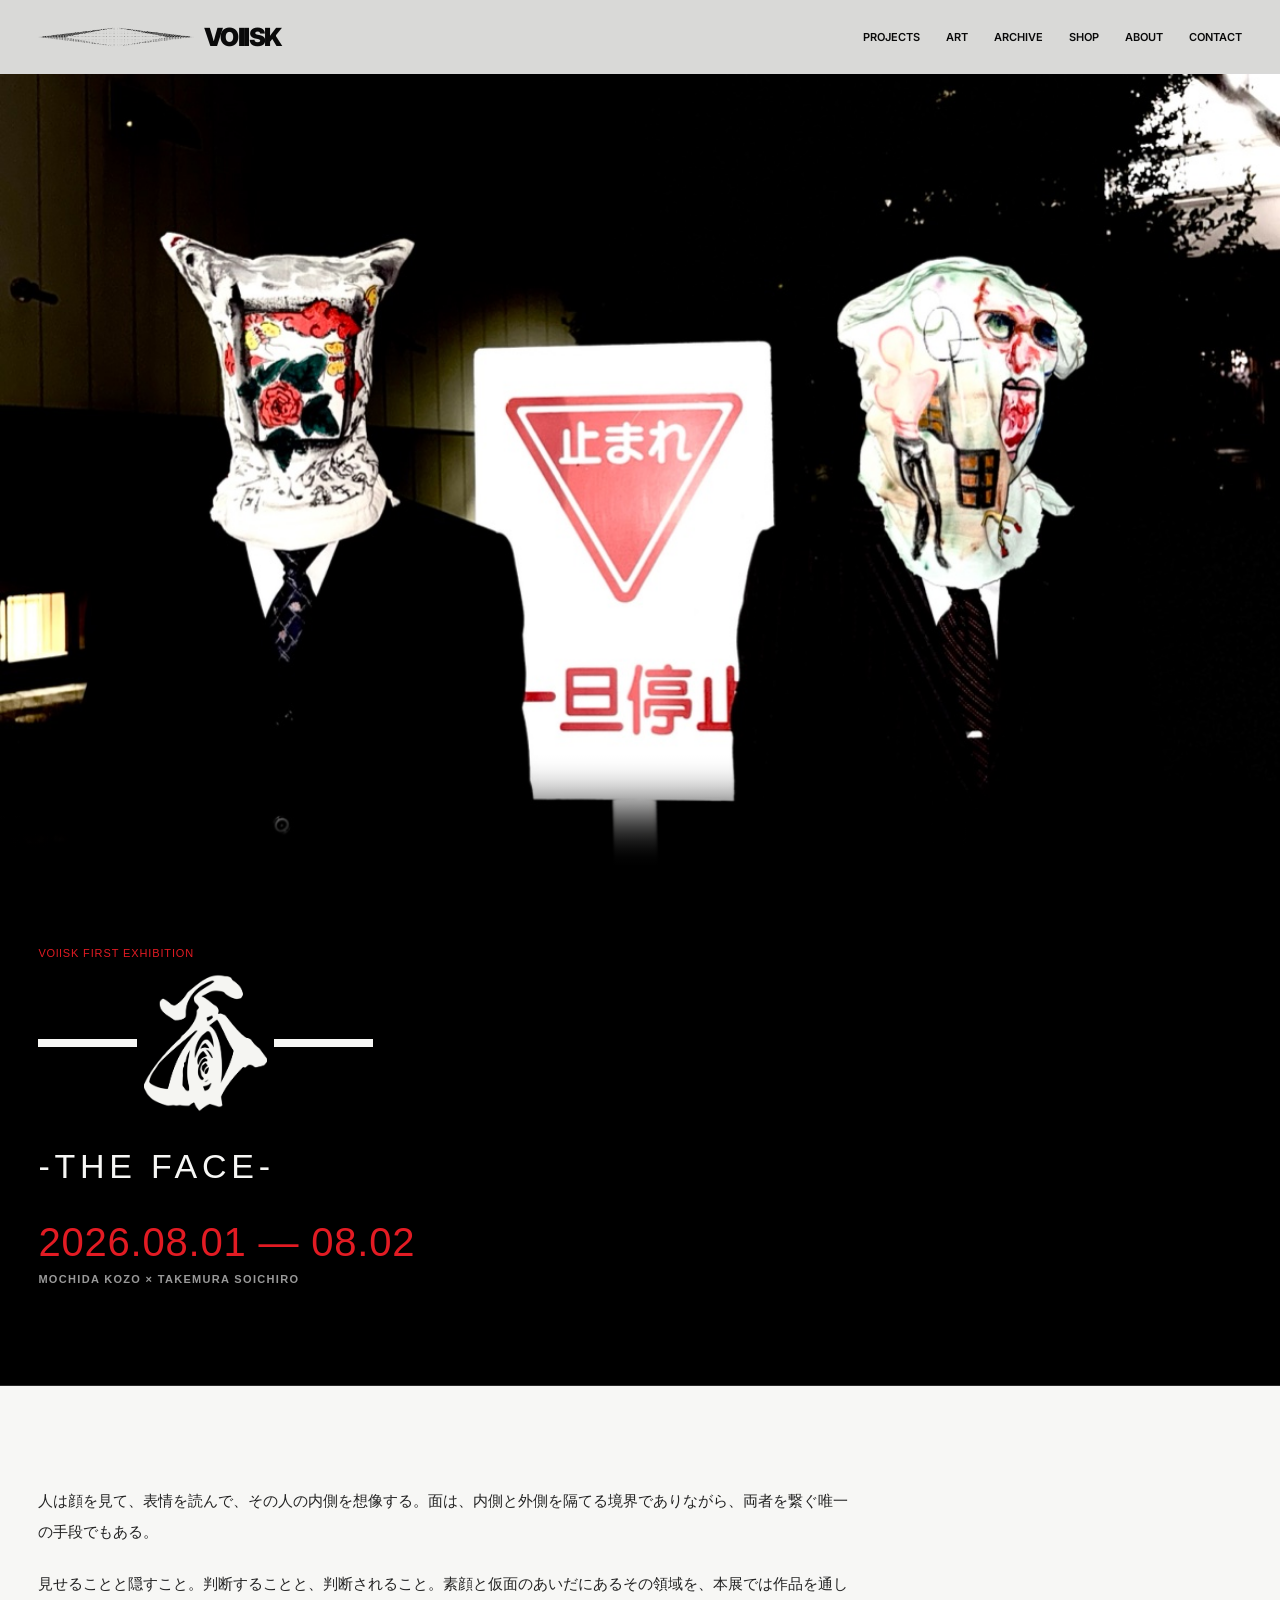
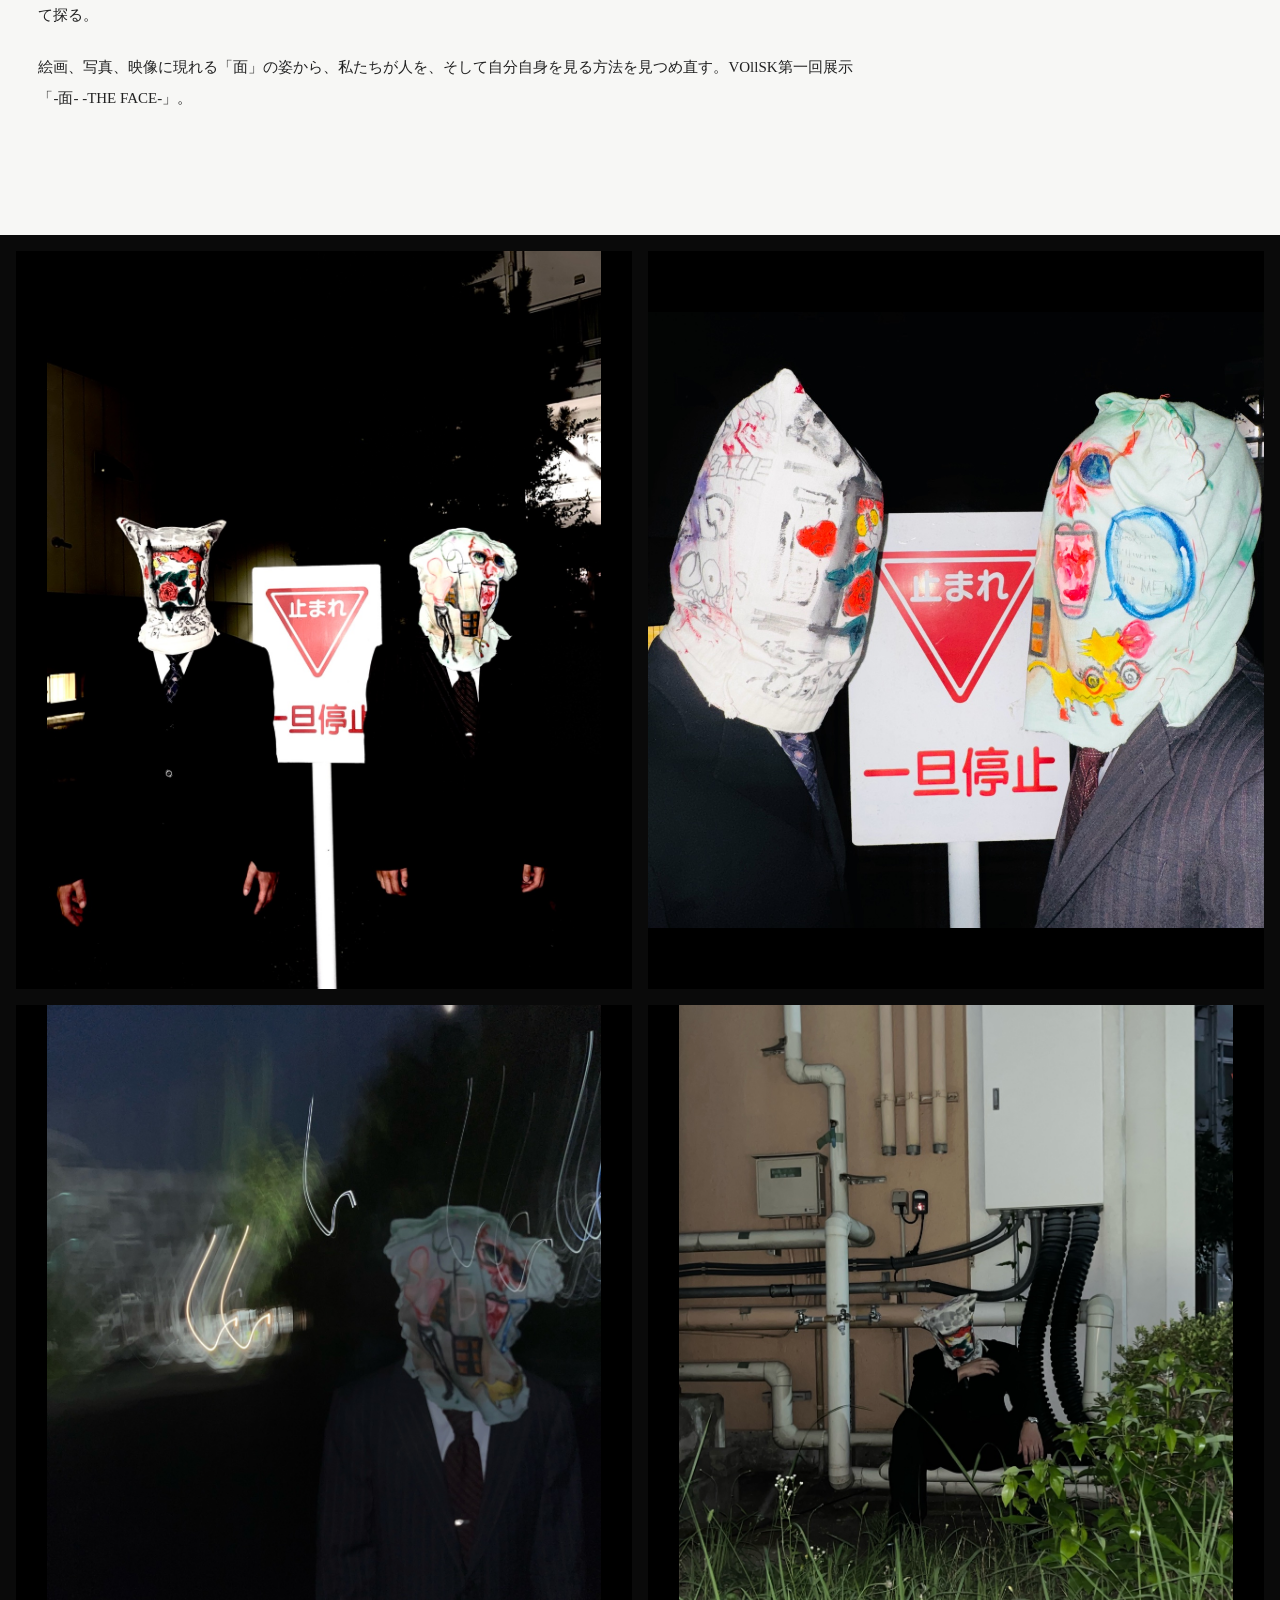
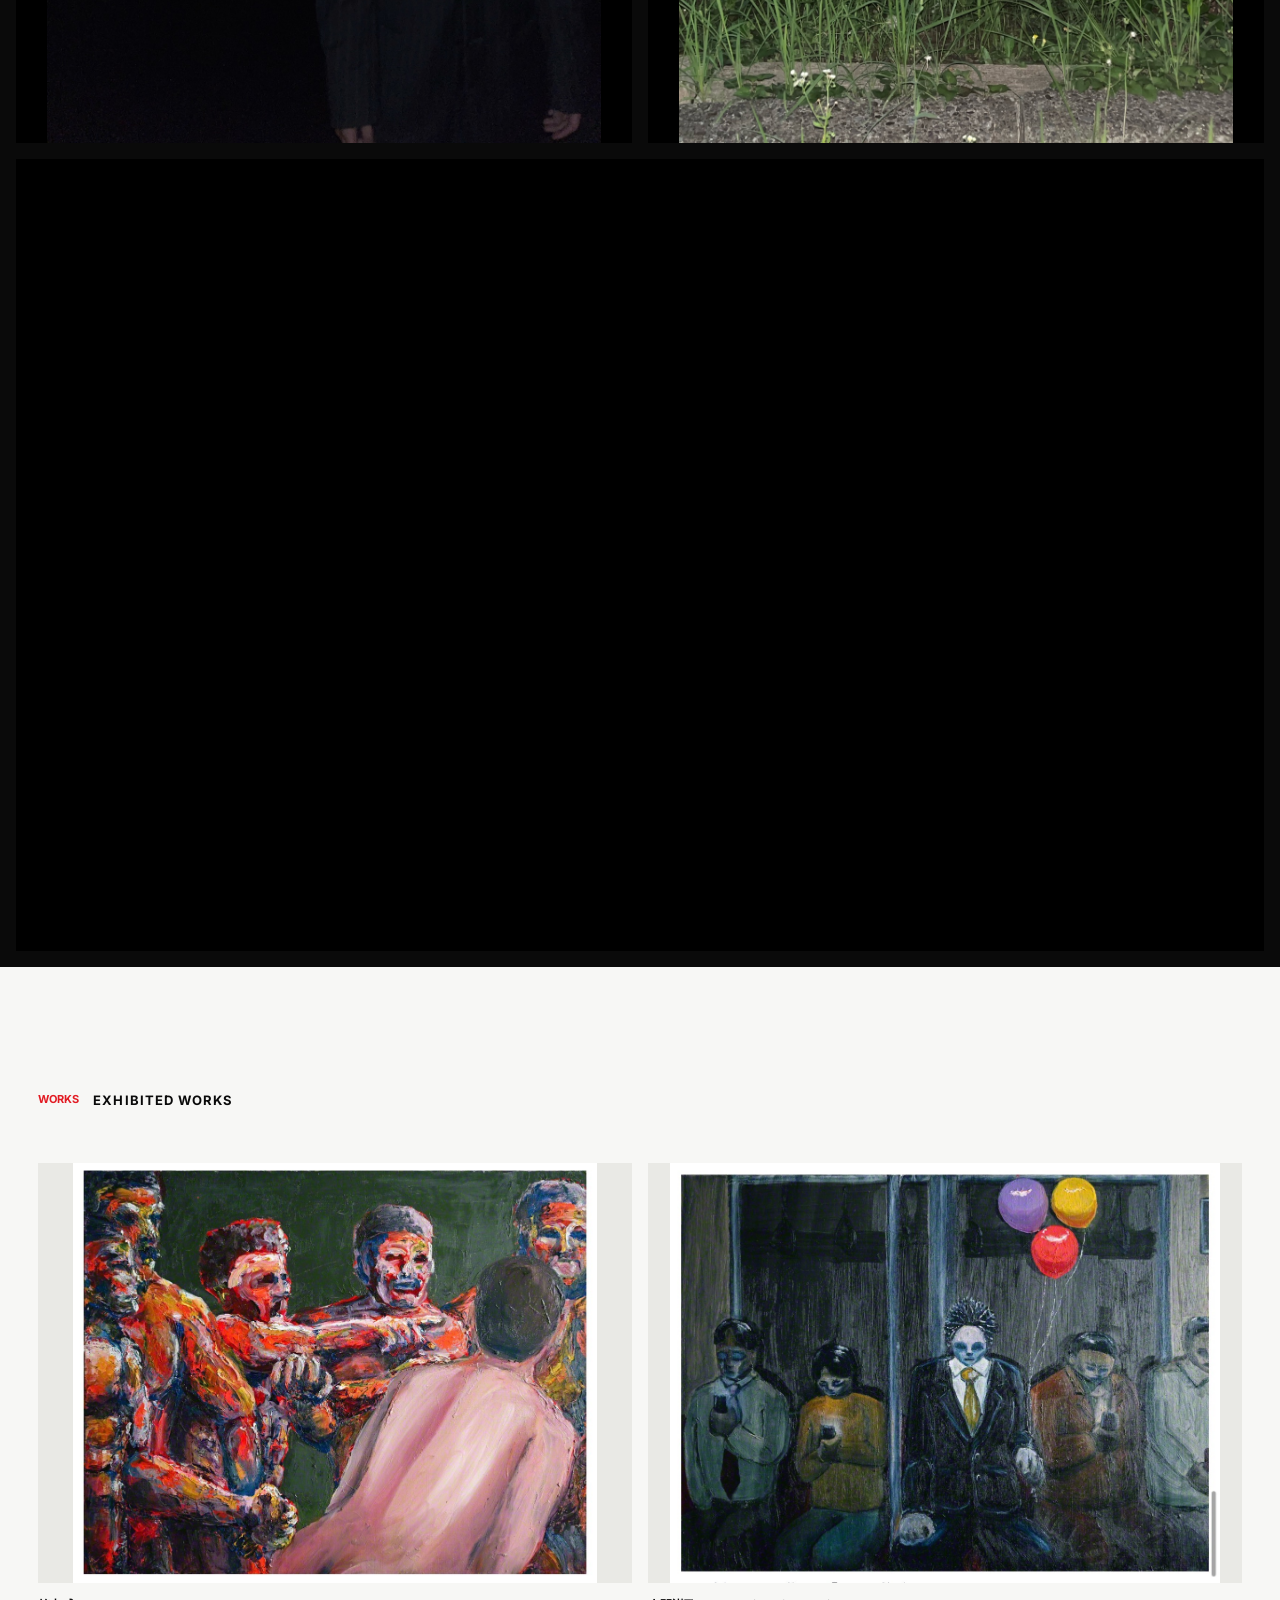
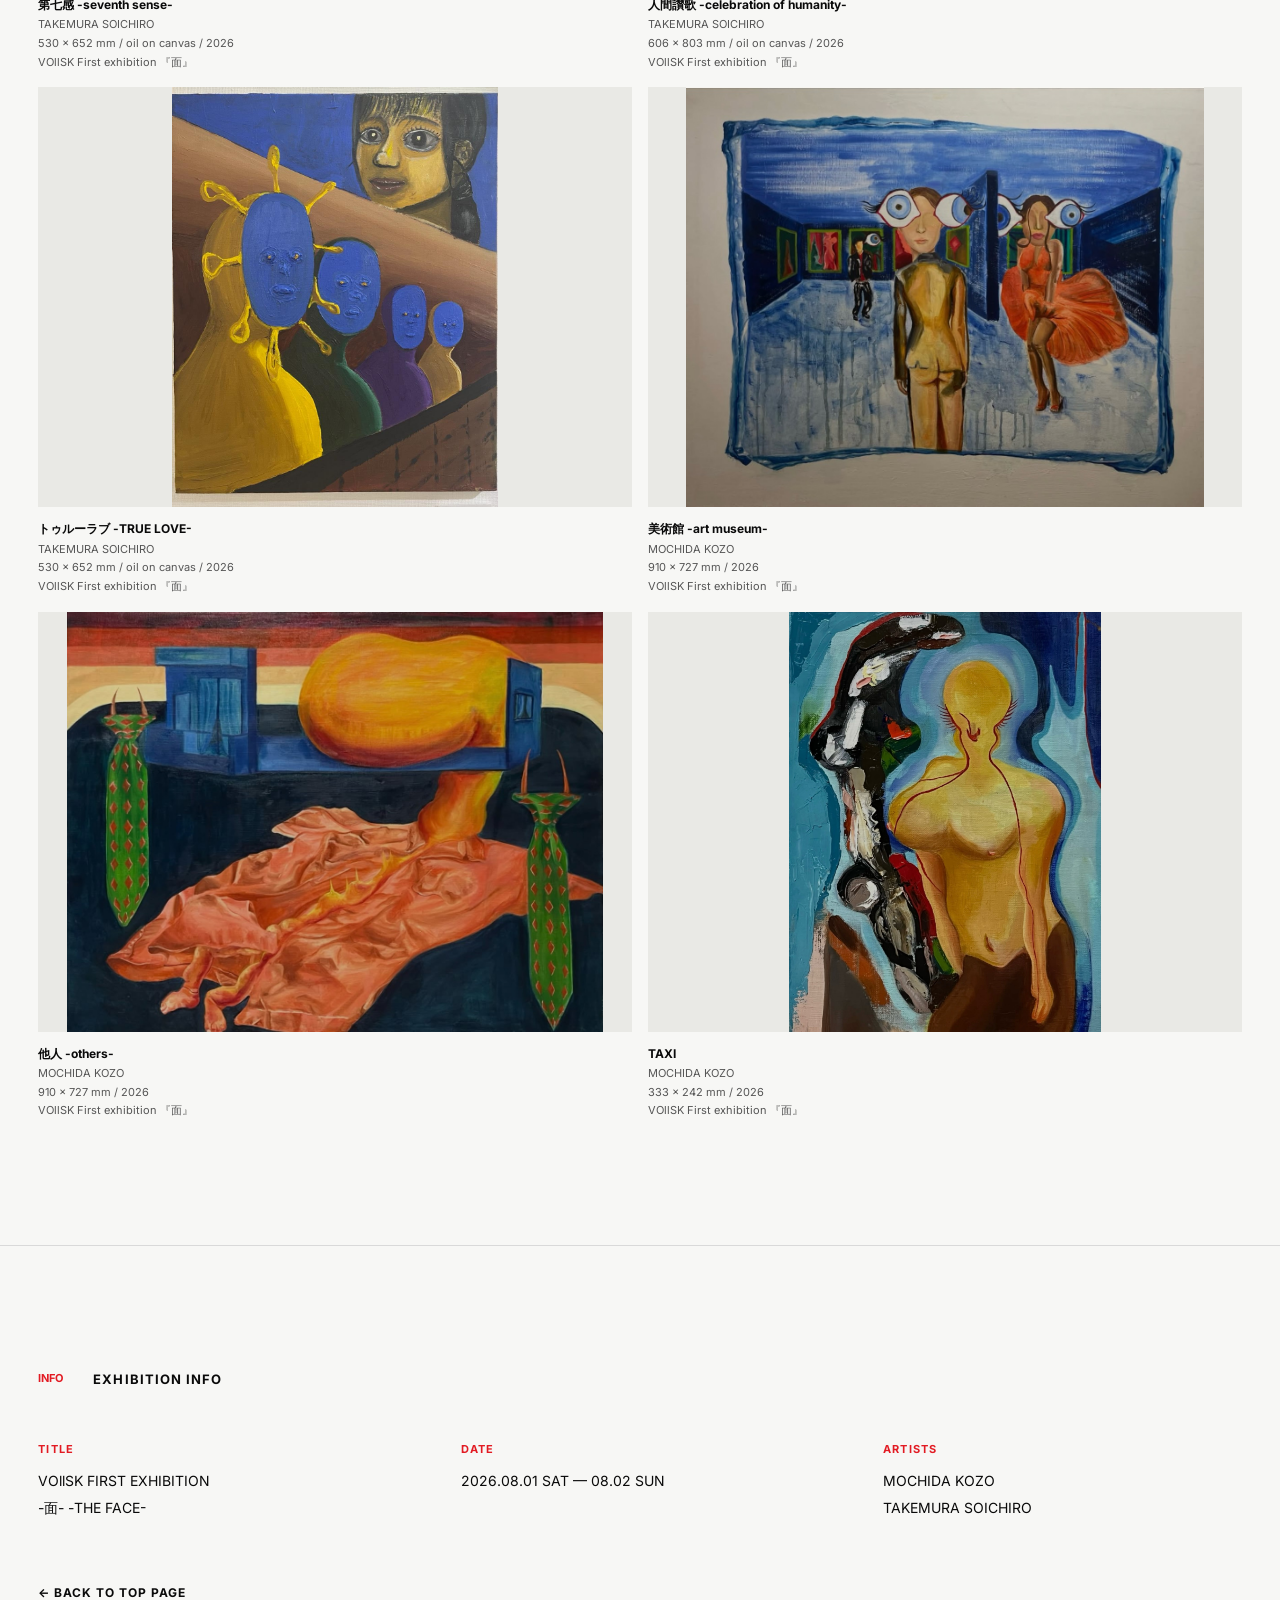
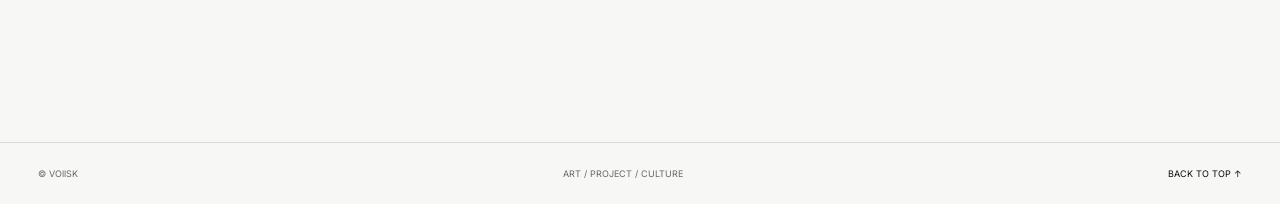
==== face.html @ 4704e571 "face.html: draw title hyphens as thin bars instead of Impact glyphs" ====
<!DOCTYPE html>
<html lang="ja">
<head>
  <meta charset="UTF-8">
  <meta name="viewport" content="width=device-width, initial-scale=1.0">
  <title>VOllSK FIRST EXHIBITION -面- -THE FACE- | VOllSK（ヴォリスク）</title>
  <meta name="description" content="VOllSK（ヴォリスク）第一回展示「-面- -THE FACE-」。2026年8月1日〜2日開催。人間は面で初めてその人を判断できる。面は内側と外側を繋ぐ手段である。">
  <link rel="canonical" href="https://v-oll-sk.vercel.app/face.html">
  <meta property="og:type" content="website">
  <meta property="og:site_name" content="VOllSK">
  <meta property="og:title" content="VOllSK FIRST EXHIBITION -面- -THE FACE-">
  <meta property="og:description" content="VOllSK第一回展示「-面- -THE FACE-」2026.08.01–08.02">
  <meta property="og:url" content="https://v-oll-sk.vercel.app/face.html">
  <meta property="og:image" content="https://v-oll-sk.vercel.app/assets/face-photo-1.jpg">
  <meta name="twitter:card" content="summary_large_image">
  <meta name="twitter:title" content="VOllSK FIRST EXHIBITION -面- -THE FACE-">
  <meta name="twitter:description" content="VOllSK第一回展示「-面- -THE FACE-」2026.08.01–08.02">
  <meta name="twitter:image" content="https://v-oll-sk.vercel.app/assets/face-photo-1.jpg">
  <link rel="stylesheet" href="style.css">
  <style>
    .face-hero{background:#000;color:#f7f7f5;padding-top:74px}
    .face-hero video{width:100%;height:auto;max-height:88vh;object-fit:cover;display:block;background:#000}
    .face-title{padding:70px 3vw 60px;border-bottom:1px solid #2a2a2a;background:#000;color:#f7f7f5}
    .face-title .big{font-size:clamp(72px,14vw,190px);line-height:.9;font-weight:900;letter-spacing:-.04em;margin:14px 0 10px}
    .face-title .sub{font-size:clamp(18px,3.4vw,34px);font-weight:800;letter-spacing:.14em}
    .face-title .dates{margin-top:26px;font-size:clamp(20px,4vw,40px);font-weight:900;color:var(--red);letter-spacing:.02em}
    .face-title .dates small{display:block;margin-top:8px;font-size:11px;font-weight:700;letter-spacing:.12em;color:#999}
    .face-statement{padding:100px 3vw;background:#f7f7f5}
    .face-title .big{font-family:Impact,Haettenschweiler,'Arial Narrow Bold',sans-serif;font-weight:400;display:flex;align-items:center;gap:.04em}
    .face-title .big .men-img{height:.78em;width:auto;display:block}
    .face-title .big .bar{width:.55em;height:.045em;background:#f7f7f5;flex:none}
    .face-title .eyebrow,.face-title .sub,.face-title .dates{font-family:Impact,Haettenschweiler,'Arial Narrow Bold',sans-serif;font-weight:400}
    .face-statement p{font-family:'Hiragino Mincho ProN','Hiragino Mincho Pro','YuMincho','Yu Mincho',serif}
    .face-statement p{font-size:15px;line-height:2.1;max-width:820px;margin:0 0 20px;color:#222}
    .face-gallery{background:#0a0a0a;padding:16px;display:grid;grid-template-columns:1fr 1fr;gap:16px}
    .face-gallery figure{margin:0;background:#000}
    .face-gallery img,.face-gallery video{width:100%;height:82vh;object-fit:contain;display:block;background:#000}
    .face-gallery .wide{grid-column:1/-1}
    .face-gallery .wide video{height:88vh}
    .face-info{display:grid;grid-template-columns:repeat(3,1fr);gap:5vw}
    .face-info h4{font-size:11px;letter-spacing:.1em;color:var(--red);margin:0 0 12px}
    .face-info p{font-size:14px;line-height:1.9;margin:0}
    .back-link{display:inline-flex;align-items:center;gap:10px;font-size:12px;font-weight:700;letter-spacing:.08em}
    .back-link:hover{color:var(--red)}
    @media (max-width:760px){
      .face-gallery{grid-template-columns:1fr;padding:10px;gap:10px}
      .face-gallery img,.face-gallery video{height:64vh}
      .face-gallery .wide video{height:70vh}
      .face-info{grid-template-columns:1fr;gap:30px}
      .face-statement{padding:70px 5vw}
      .face-title{padding:50px 5vw 44px}
    }
  </style>
</head>
<body>
  <header class="site-header">
    <a class="logo" href="index.html"><img class="logo-mark" src="assets/logo-wide-black.png" alt="">VOllSK</a>
    <nav>
      <a href="index.html#projects">PROJECTS</a>
      <a href="index.html#art">ART</a>
      <a href="index.html#archive">ARCHIVE</a>
      <a href="index.html#shop">SHOP</a>
      <a href="index.html#about">ABOUT</a>
      <a href="index.html#contact">CONTACT</a>
    </nav>
    <button class="menu" aria-label="menu"><span></span><span></span></button>
  </header>

  <div class="mobile-menu" id="mobileMenu">
    <a href="index.html#projects"><span>01</span>CURRENT PROJECT</a>
    <a href="index.html#exhibition"><span>02</span>UPCOMING EXHIBITION</a>
    <a href="index.html#project-list"><span>03</span>PROJECTS</a>
    <a href="index.html#art"><span>04</span>ART</a>
    <a href="index.html#archive"><span>05</span>ARCHIVE</a>
    <a href="index.html#shop"><span>06</span>SHOP</a>
    <a href="index.html#about"><span>07</span>ABOUT</a>
    <a href="index.html#contact"><span>08</span>CONTACT</a>
  </div>

  <main>
    <section class="face-hero">
      <video src="assets/face-main.mp4" poster="assets/face-photo-1.jpg" autoplay muted loop playsinline controls></video>
    </section>

    <section class="face-title">
      <p class="eyebrow">VOllSK FIRST EXHIBITION</p>
      <h1 class="big"><span class="bar"></span><img class="men-img" src="assets/men-kaiji.png" alt="面"><span class="bar"></span></h1>
      <p class="sub">-THE FACE-</p>
      <p class="dates">2026.08.01 — 08.02<small>MOCHIDA KOZO × TAKEMURA SOICHIRO</small></p>
    </section>

    <section class="face-statement">
      <p>人は顔を見て、表情を読んで、その人の内側を想像する。面は、内側と外側を隔てる境界でありながら、両者を繋ぐ唯一の手段でもある。</p>
      <p>見せることと隠すこと。判断することと、判断されること。素顔と仮面のあいだにあるその領域を、本展では作品を通して探る。</p>
      <p>絵画、写真、映像に現れる「面」の姿から、私たちが人を、そして自分自身を見る方法を見つめ直す。VOllSK第一回展示「-面- -THE FACE-」。</p>
    </section>

    <section class="face-gallery">
      <figure><img src="assets/face-photo-1.jpg" alt="面を被った二人の人物と「止まれ」の標識"></figure>
      <figure><img src="assets/face-photo-2.jpg" alt="面のクローズアップと「一旦停止」の標識"></figure>
      <figure><img src="assets/face-photo-3.jpg" alt="夜の光の軌跡と面を被った人物"></figure>
      <figure><img src="assets/face-photo-4.jpg" alt="配管の前に座る面を被った人物"></figure>
      <figure class="wide"><video src="assets/face-clip.mp4" autoplay muted loop playsinline></video></figure>
    </section>

    <section class="section">
      <div class="section-head">
        <span>WORKS</span>
        <h2>EXHIBITED WORKS</h2>
      </div>
      <div class="art-grid">
        <figure class="art-piece"><img src="assets/work-seventh-sense.jpg" alt="第七感 -seventh sense-"><figcaption><b>第七感 -seventh sense-</b><br>TAKEMURA SOICHIRO<br>530 × 652 mm / oil on canvas / 2026<br>VOllSK First exhibition 『面』</figcaption></figure>
        <figure class="art-piece"><img src="assets/work-celebration-of-humanity.jpg" alt="人間讃歌 -celebration of humanity-"><figcaption><b>人間讃歌 -celebration of humanity-</b><br>TAKEMURA SOICHIRO<br>606 × 803 mm / oil on canvas / 2026<br>VOllSK First exhibition 『面』</figcaption></figure>
        <figure class="art-piece"><img src="assets/work-true-love.jpg" alt="トゥルーラブ -TRUE LOVE-"><figcaption><b>トゥルーラブ -TRUE LOVE-</b><br>TAKEMURA SOICHIRO<br>530 × 652 mm / oil on canvas / 2026<br>VOllSK First exhibition 『面』</figcaption></figure>
        <figure class="art-piece"><img src="assets/work-art-museum.jpg" alt="美術館 -art museum-"><figcaption><b>美術館 -art museum-</b><br>MOCHIDA KOZO<br>910 × 727 mm / 2026<br>VOllSK First exhibition 『面』</figcaption></figure>
        <figure class="art-piece"><img src="assets/work-others.jpg" alt="他人 -others-"><figcaption><b>他人 -others-</b><br>MOCHIDA KOZO<br>910 × 727 mm / 2026<br>VOllSK First exhibition 『面』</figcaption></figure>
        <figure class="art-piece"><img src="assets/work-taxi.jpg" alt="TAXI"><figcaption><b>TAXI</b><br>MOCHIDA KOZO<br>333 × 242 mm / 2026<br>VOllSK First exhibition 『面』</figcaption></figure>
      </div>
    </section>

    <section class="section">
      <div class="section-head">
        <span>INFO</span>
        <h2>EXHIBITION INFO</h2>
      </div>
      <div class="face-info">
        <div>
          <h4>TITLE</h4>
          <p>VOllSK FIRST EXHIBITION<br>-面- -THE FACE-</p>
        </div>
        <div>
          <h4>DATE</h4>
          <p>2026.08.01 SAT — 08.02 SUN</p>
        </div>
        <div>
          <h4>ARTISTS</h4>
          <p>MOCHIDA KOZO<br>TAKEMURA SOICHIRO</p>
        </div>
      </div>
      <p style="margin-top:60px"><a class="back-link" href="index.html#projects">← BACK TO TOP PAGE</a></p>
    </section>
  </main>

  <footer>
    <span>© VOllSK</span>
    <span>ART / PROJECT / CULTURE</span>
    <a href="index.html">BACK TO TOP ↑</a>
  </footer>
  <script src="script.js"></script>
</body>
</html>
---- style.css ----
@import url('https://fonts.googleapis.com/css2?family=Inter:wght@400;500;600;700;800;900&display=swap');

:root{--red:#e21b23;--black:#0a0a0a;--line:#d9d9d9;--gray:#777}
*{box-sizing:border-box}
html{scroll-behavior:smooth}
body{margin:0;background:#f7f7f5;color:var(--black);font-family:Inter,Arial,sans-serif}
a{color:inherit;text-decoration:none}
.site-header{position:fixed;z-index:20;top:0;left:0;width:100%;height:74px;padding:0 3vw;display:flex;align-items:center;justify-content:space-between;background:rgba(247,247,245,.88);backdrop-filter:blur(10px);border-bottom:1px solid var(--line)}
.logo{font-size:25px;font-weight:900;letter-spacing:-1.5px;display:flex;align-items:center;gap:10px}
.logo-mark{height:20px;width:auto;display:block}
.feature-flyer{width:100%;height:62vh;min-height:450px;object-fit:contain;background:#000;display:block}
.feature-image-img{width:100%;height:62vh;min-height:450px;object-fit:contain;object-position:center;background:#000;display:block}
nav{display:flex;gap:26px;font-size:11px;font-weight:600}
nav a,.social a{position:relative}
nav a:after,.social a:after{content:"";position:absolute;left:0;bottom:-5px;width:0;height:2px;background:var(--red);transition:.25s}
nav a:hover:after,.social a:hover:after{width:100%}
.menu{display:none;background:none;border:0;cursor:pointer;padding:6px}
.menu span{transition:.3s}
.menu.open span:first-child{transform:translateY(3.5px) rotate(45deg)}
.menu.open span:last-child{transform:translateY(-3.5px) rotate(-45deg)}
.mobile-menu{position:fixed;z-index:15;top:0;left:0;width:100%;height:100dvh;background:rgba(247,247,245,.97);backdrop-filter:blur(12px);padding:110px 5vw 40px;display:flex;flex-direction:column;gap:4px;opacity:0;visibility:hidden;transform:translateY(-12px);transition:.35s ease}
.mobile-menu.open{opacity:1;visibility:visible;transform:translateY(0)}
.mobile-menu a{display:flex;align-items:baseline;gap:16px;font-size:clamp(24px,7vw,34px);font-weight:800;letter-spacing:-.02em;padding:10px 0;border-bottom:1px solid var(--line)}
.mobile-menu a span{font-size:11px;color:var(--red);font-weight:700;letter-spacing:.08em}
.mobile-menu a:active{color:var(--red)}
.hero{height:100vh;min-height:680px;position:relative;display:flex;align-items:flex-end;padding:0 3vw 7vh;overflow:hidden;border-bottom:1px solid var(--line)}
.hero-mark{position:absolute;right:5vw;top:12vh;font-size:min(52vw,700px);font-weight:900;line-height:.75;letter-spacing:-.09em;color:var(--red);opacity:.95}
.hero-copy{position:relative;z-index:2}
.eyebrow,.red{color:var(--red);font-size:11px;font-weight:700;letter-spacing:.08em}
.hero h1{font-size:clamp(100px,20vw,290px);line-height:.78;letter-spacing:-.085em;margin:12px 0 30px;font-weight:900}
.hero-text{font-size:16px;line-height:1.55;margin:0}
.scroll{position:absolute;right:3vw;bottom:7vh;font-size:10px;writing-mode:vertical-rl;letter-spacing:.12em}
.section{padding:125px 3vw;border-bottom:1px solid var(--line);scroll-margin-top:74px}
.section-head{display:grid;grid-template-columns:55px 1fr;align-items:start;margin-bottom:55px}
.section-head span{font-size:11px;color:var(--red);font-weight:700}
.section-head h2{font-size:13px;margin:0;font-weight:700;letter-spacing:.08em}
.feature{display:grid;grid-template-columns:2fr 1fr;gap:5vw}
.placeholder{position:relative;background:#deded9;overflow:hidden;min-height:300px}
.placeholder:before{content:"";position:absolute;inset:0;background:linear-gradient(135deg,transparent 49%,rgba(226,27,35,.9) 50%,transparent 51%);opacity:.45}
.placeholder:after{content:attr(data-label);position:absolute;left:18px;bottom:15px;font-size:10px;font-weight:700;letter-spacing:.1em}
.feature-image{height:62vh;min-height:450px;background:#c9c9c3}
.feature-info{display:flex;flex-direction:column;justify-content:flex-end;padding-bottom:8px}
.feature-info h3,.shop h3{font-size:32px;margin:10px 0 20px;letter-spacing:-.04em}
.feature-info p:not(.red),.shop-item p:not(.red){font-size:13px;line-height:1.8;color:#555}
.arrow{display:inline-flex;justify-content:space-between;border-top:1px solid var(--black);padding:16px 0;margin-top:35px;font-size:11px;font-weight:700}
.arrow span{color:var(--red)}
.grid{display:grid;grid-template-columns:repeat(3,1fr);gap:18px}
.project-card .placeholder{aspect-ratio:1/1}
.project-card p{font-size:12px;font-weight:700;margin:16px 0 5px}
.project-card small{font-size:9px;color:var(--gray)}
.image-a{background:#bdbdb7}.image-b{background:#d3d3ce}.image-c{background:#aaa
}.art-grid{display:grid;grid-template-columns:repeat(2,1fr);gap:16px}
.art-grid .placeholder{min-height:420px}.art-piece{margin:0}.art-piece img{width:100%;height:420px;object-fit:contain;background:#e9e9e5;display:block}.art-piece figcaption{font-size:11px;line-height:1.7;color:#555;padding-top:12px}.art-piece figcaption b{color:var(--black);font-size:12px}.art-1{background:#bcbcb5}.art-2{background:#d4d4cf}.art-3{background:#a7a7a1}.art-4{background:#cacac4}
.archive-list{border-top:1px solid var(--black)}
.archive-list a{display:grid;grid-template-columns:100px 100px 1fr 30px;padding:20px 0;border-bottom:1px solid var(--line);font-size:12px;transition:.2s}
.archive-list a:hover{padding-left:12px;color:var(--red)}
.archive-list b{font-size:12px}.archive-list em{font-style:normal;text-align:right}
.shop-item{display:grid;grid-template-columns:1.3fr 1fr;gap:5vw;align-items:end}.shop-item+.shop-item{margin-top:70px}.shop-image{height:55vh;background:#c5c5bf}
.shop-img{width:100%;height:55vh;object-fit:contain;background:#e9e9e5;display:block}
.about-copy{display:grid;grid-template-columns:2fr 1fr;gap:5vw}
.big{font-size:clamp(32px,5vw,75px);line-height:1.03;letter-spacing:-.055em;font-weight:700;margin:0}
.about-copy p:last-child{font-size:13px;line-height:2;color:#555;margin:0;padding-top:10px}
.contact-body{padding:35px 0 20px}.contact-body>p{font-size:11px;font-weight:700}
.contact-link{display:inline-block;font-size:clamp(30px,6vw,90px);font-weight:800;letter-spacing:-.06em;border-bottom:5px solid var(--red);margin:25px 0 70px}
.social{display:flex;gap:30px;font-size:11px;font-weight:700}
footer{padding:25px 3vw;display:flex;justify-content:space-between;font-size:9px;color:#666}
footer a{color:var(--black)}
@media(max-width:800px){
 .site-header{height:60px}.site-header nav{display:none}.menu{display:flex;flex-direction:column;gap:5px}.menu span{display:block;width:22px;height:2px;background:var(--black)}
 .hero{min-height:650px;padding:0 5vw 9vh}.hero-mark{font-size:80vw;right:-5vw;top:23vh}.hero h1{font-size:28vw;margin-bottom:22px}.hero-text{font-size:14px}.scroll{right:5vw}
 .section{padding:90px 5vw}.section-head{margin-bottom:35px}.feature,.shop-item,.about-copy{grid-template-columns:1fr;gap:35px}.feature-image,.shop-image{height:60vh;min-height:360px}.feature-flyer{height:60vh;min-height:300px}.feature-image-img{height:60vh;min-height:360px}.grid{grid-template-columns:1fr 1fr}.art-grid{grid-template-columns:1fr}.art-grid .placeholder{min-height:360px}.art-piece img{height:300px}.archive-list a{grid-template-columns:60px 70px 1fr 20px;font-size:10px}.contact-link{font-size:10vw;border-bottom-width:3px}footer{padding:22px 5vw;gap:15px;flex-wrap:wrap}
}
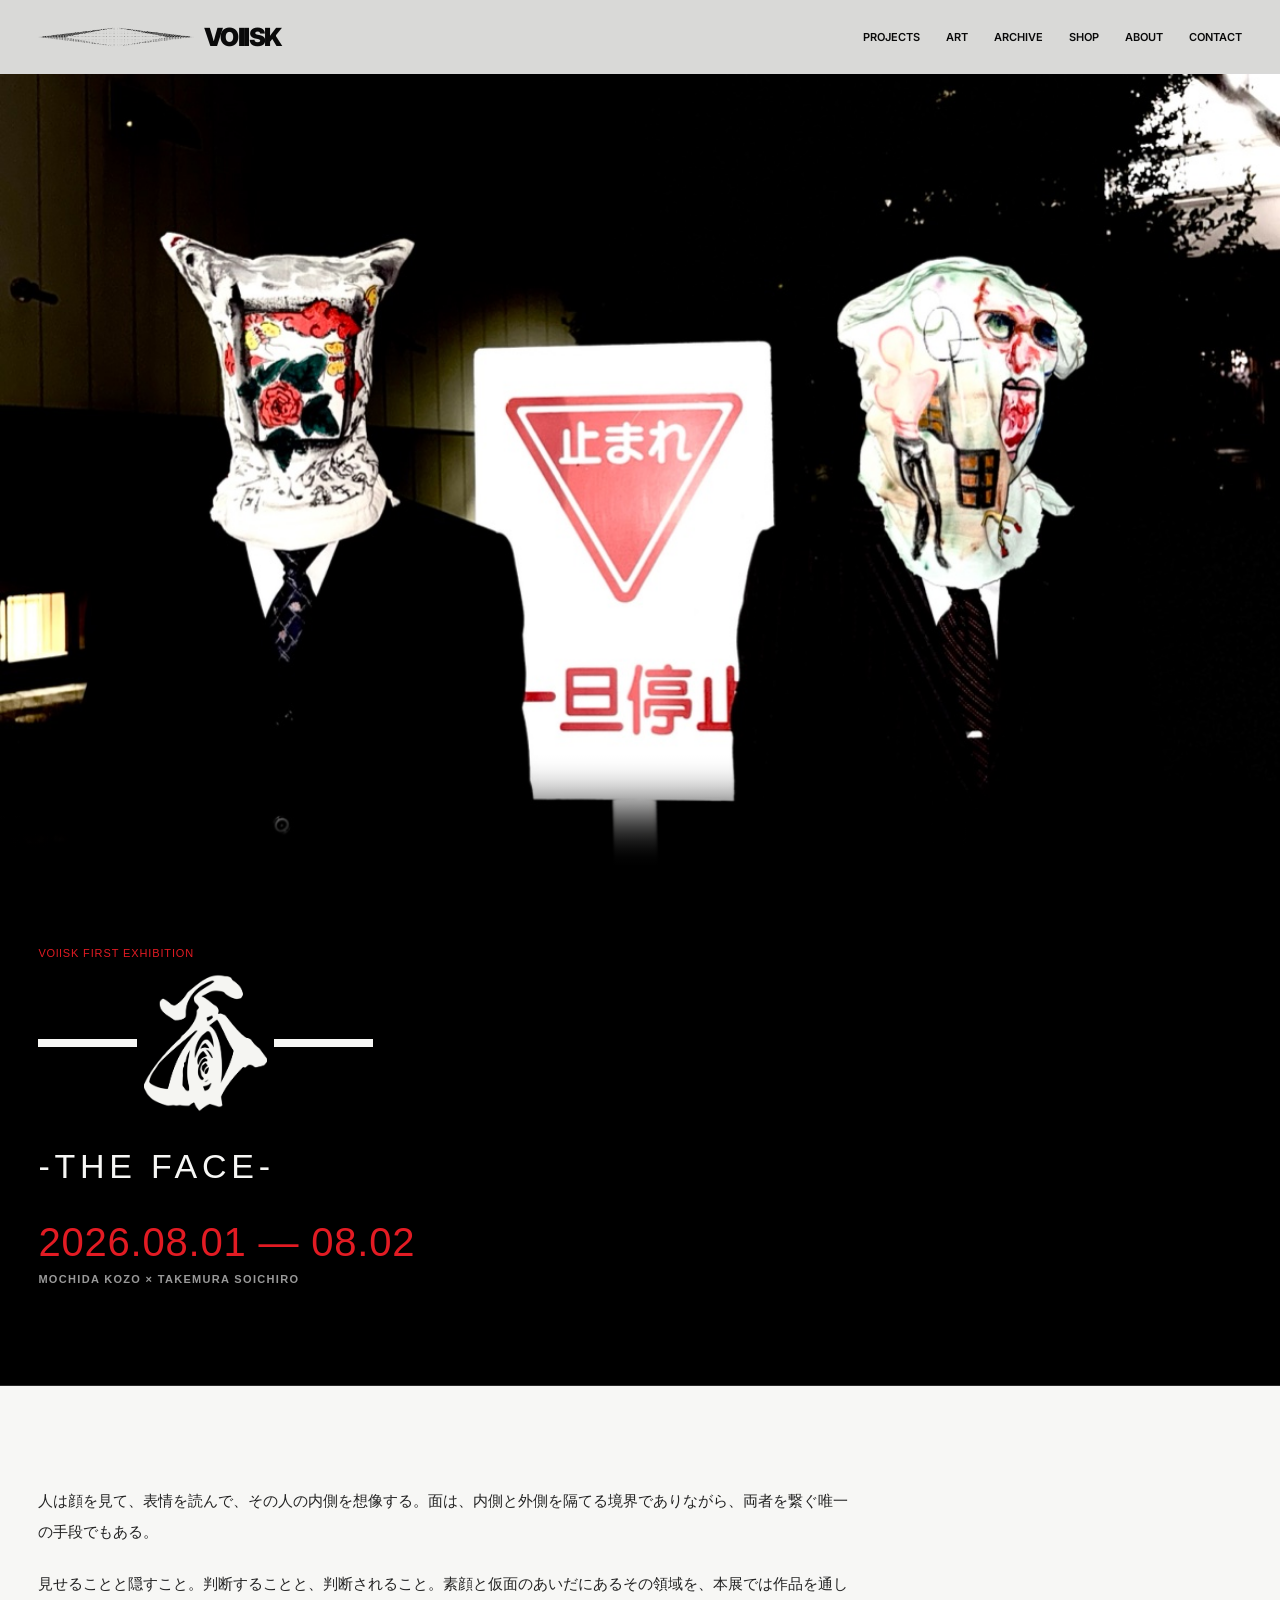
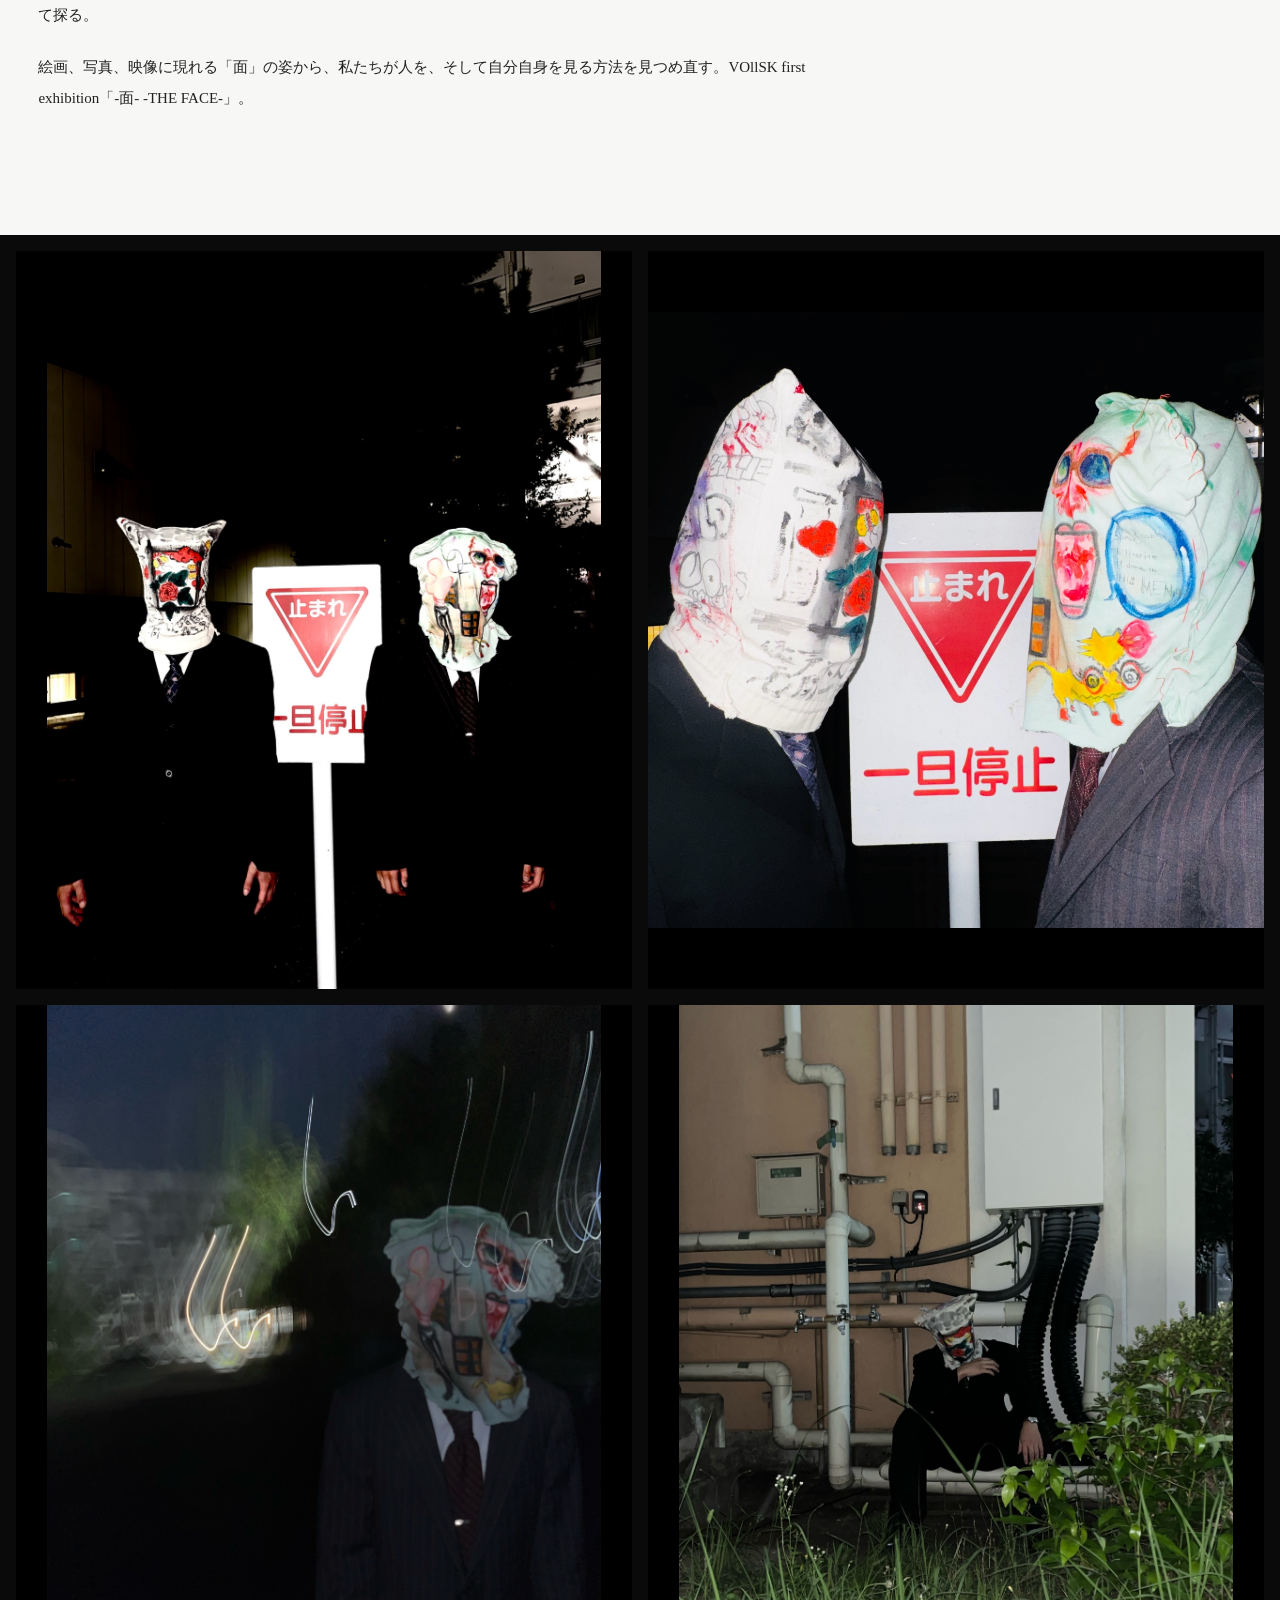
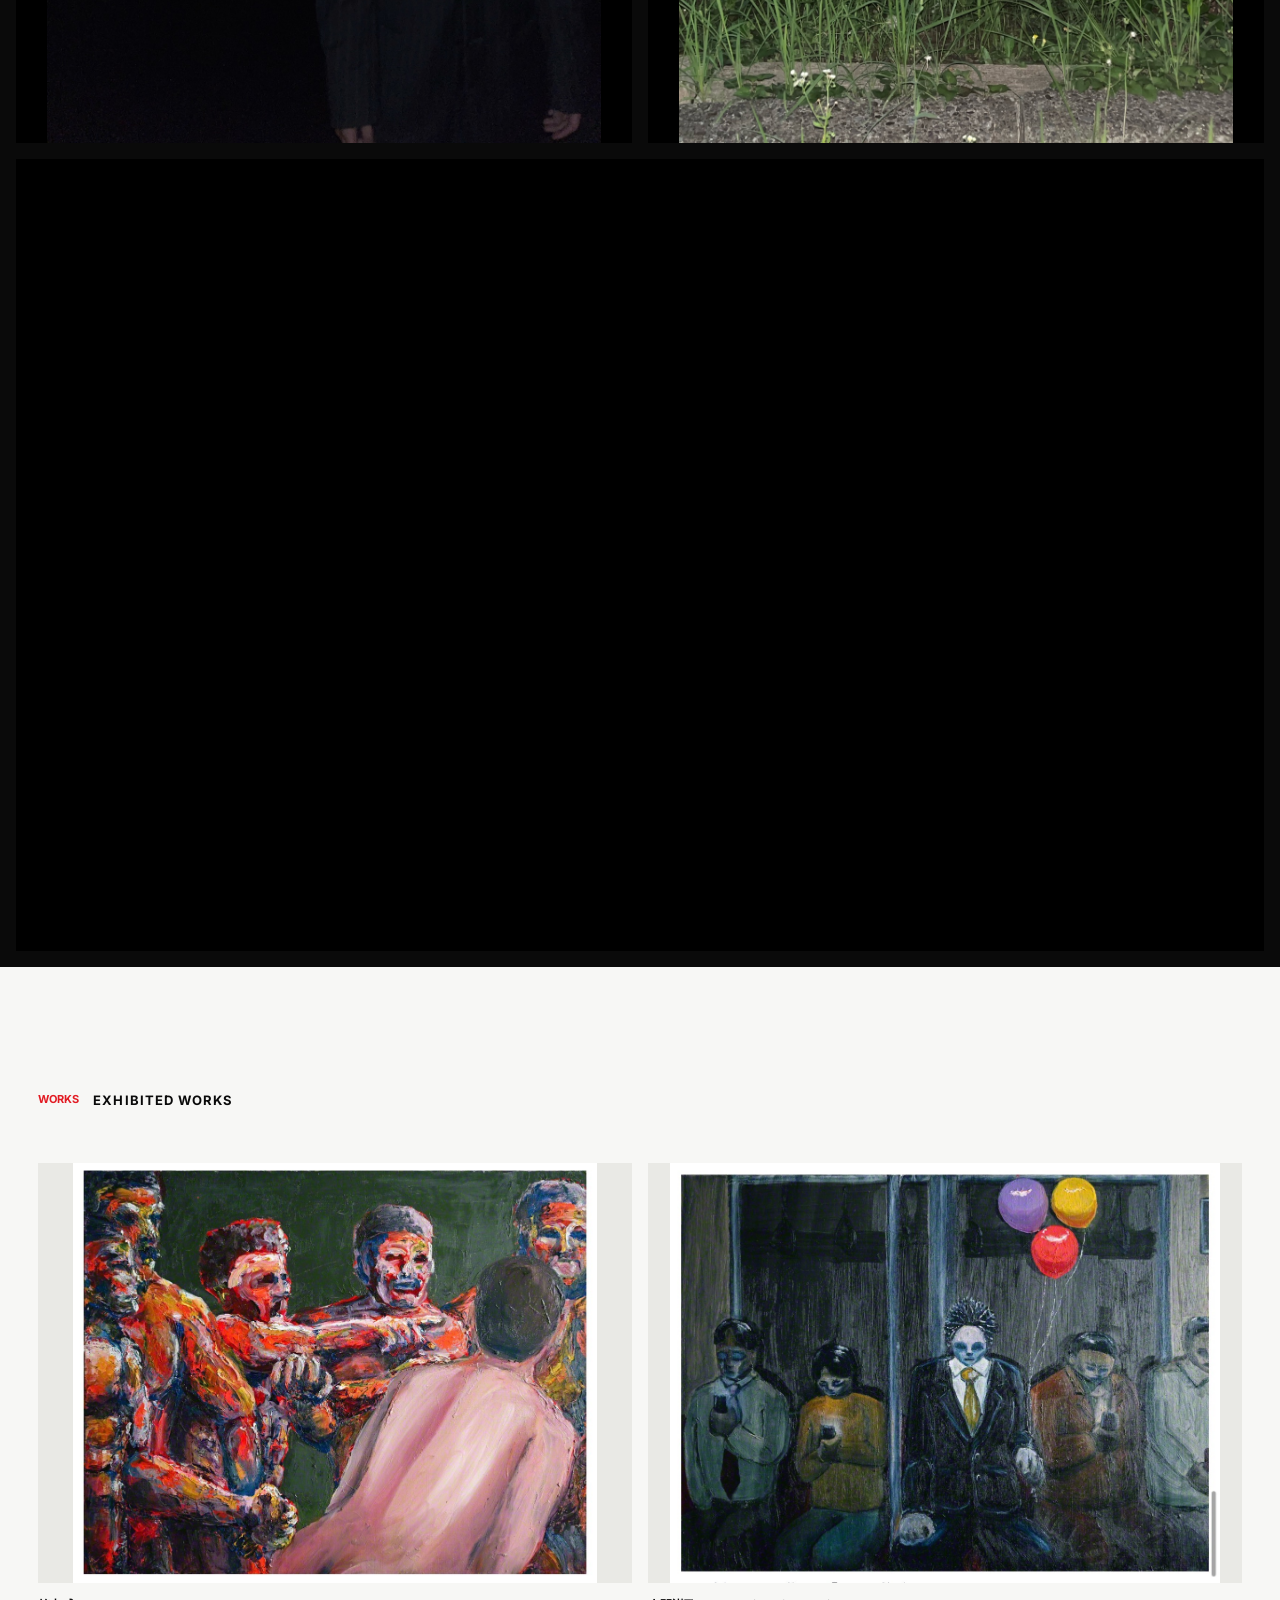
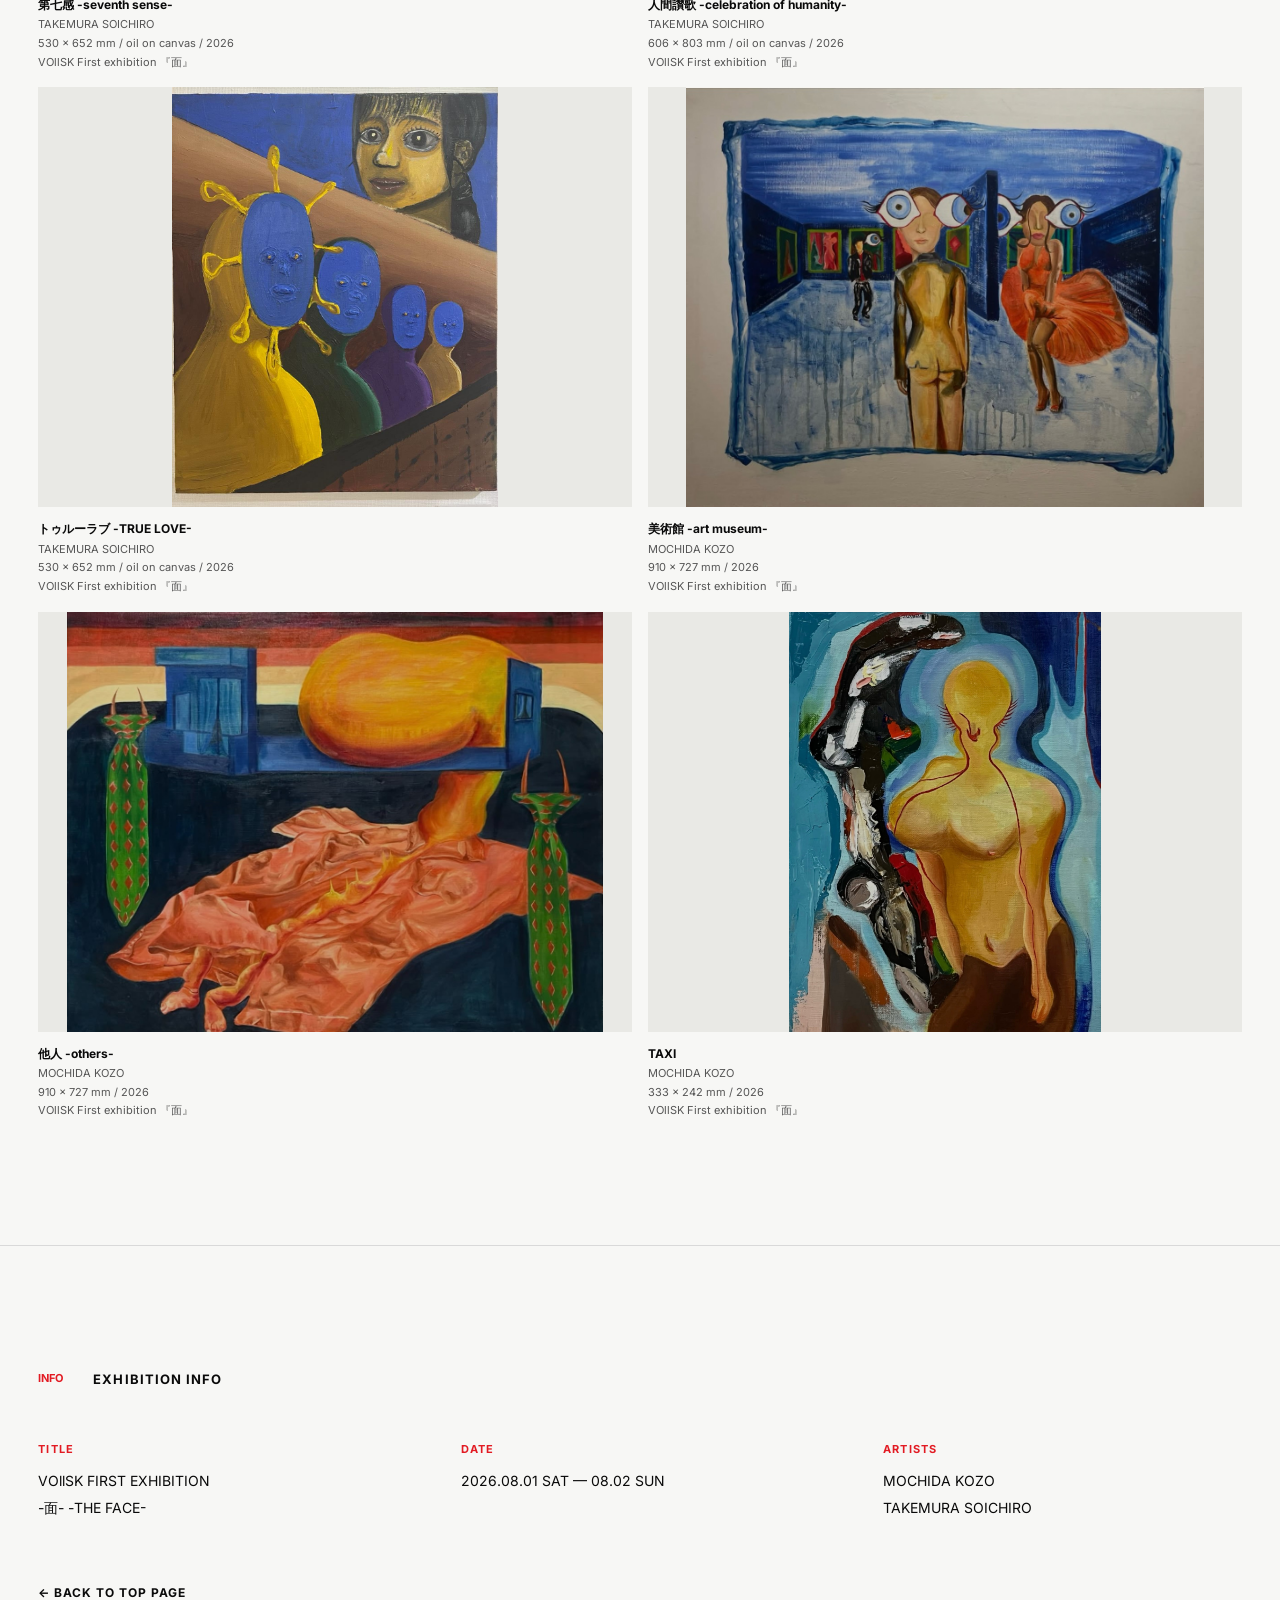
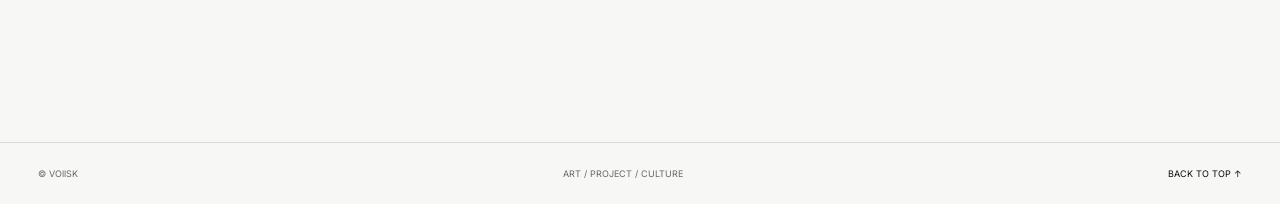
==== commit 327f8007: "face.html: statement closing line wording" ====
--- a/face.html
+++ b/face.html
@@ -92,7 +92,7 @@
     <section class="face-statement">
       <p>人は顔を見て、表情を読んで、その人の内側を想像する。面は、内側と外側を隔てる境界でありながら、両者を繋ぐ唯一の手段でもある。</p>
       <p>見せることと隠すこと。判断することと、判断されること。素顔と仮面のあいだにあるその領域を、本展では作品を通して探る。</p>
-      <p>絵画、写真、映像に現れる「面」の姿から、私たちが人を、そして自分自身を見る方法を見つめ直す。VOllSK第一回展示「-面- -THE FACE-」。</p>
+      <p>絵画、写真、映像に現れる「面」の姿から、私たちが人を、そして自分自身を見る方法を見つめ直す。VOllSK first exhibition「-面- -THE FACE-」。</p>
     </section>
 
     <section class="face-gallery">
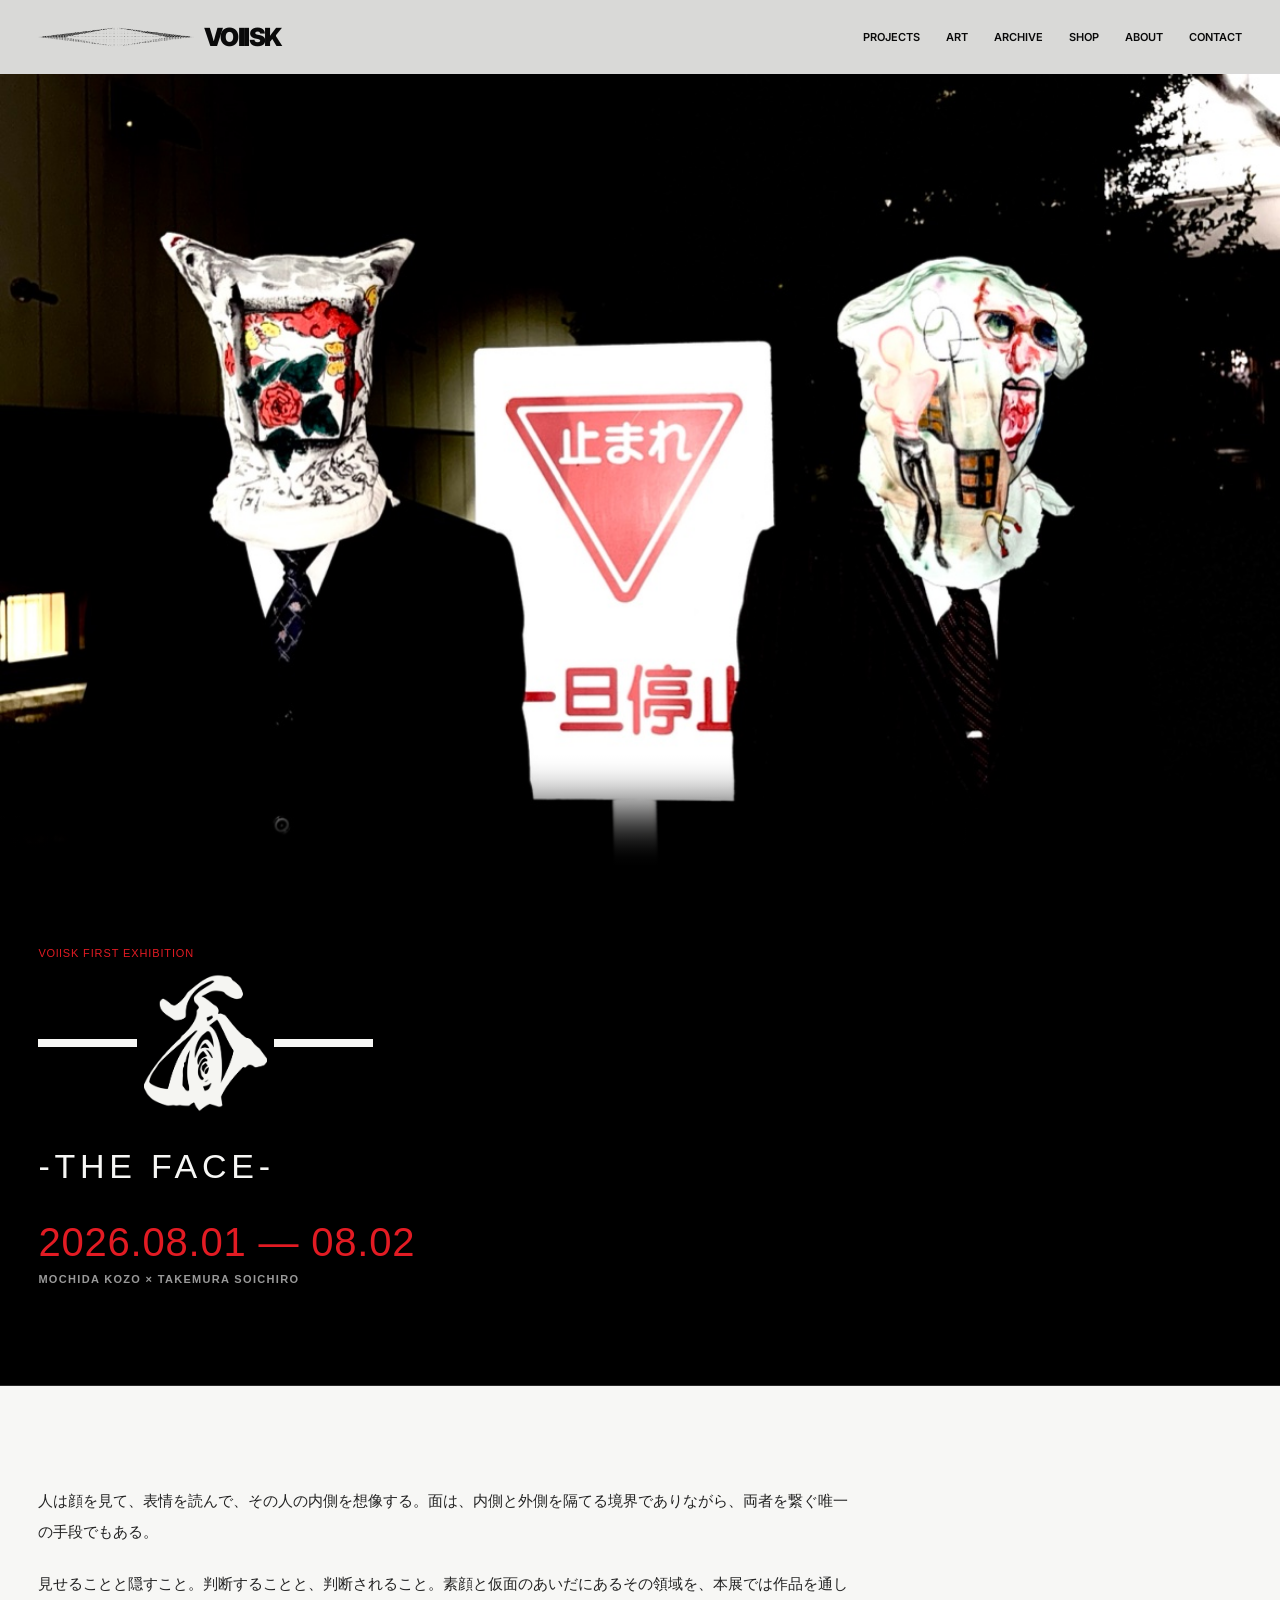
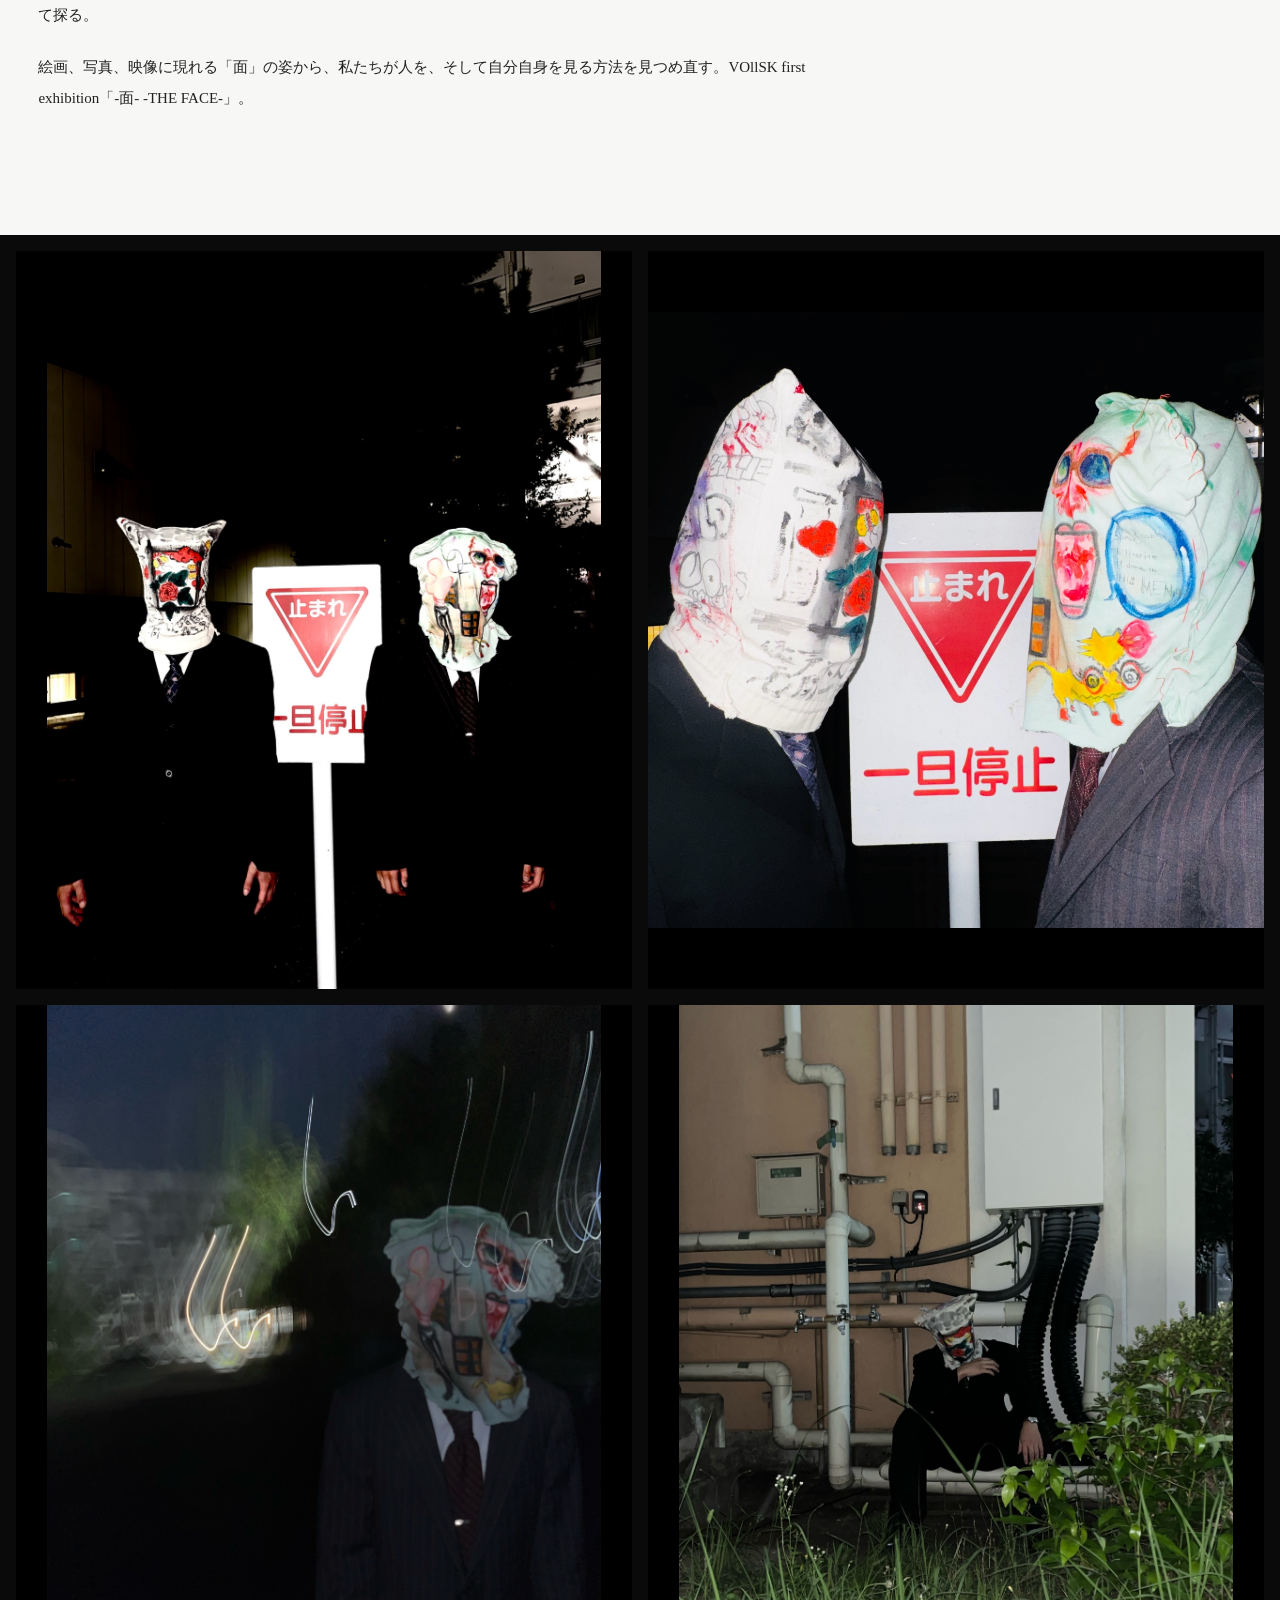
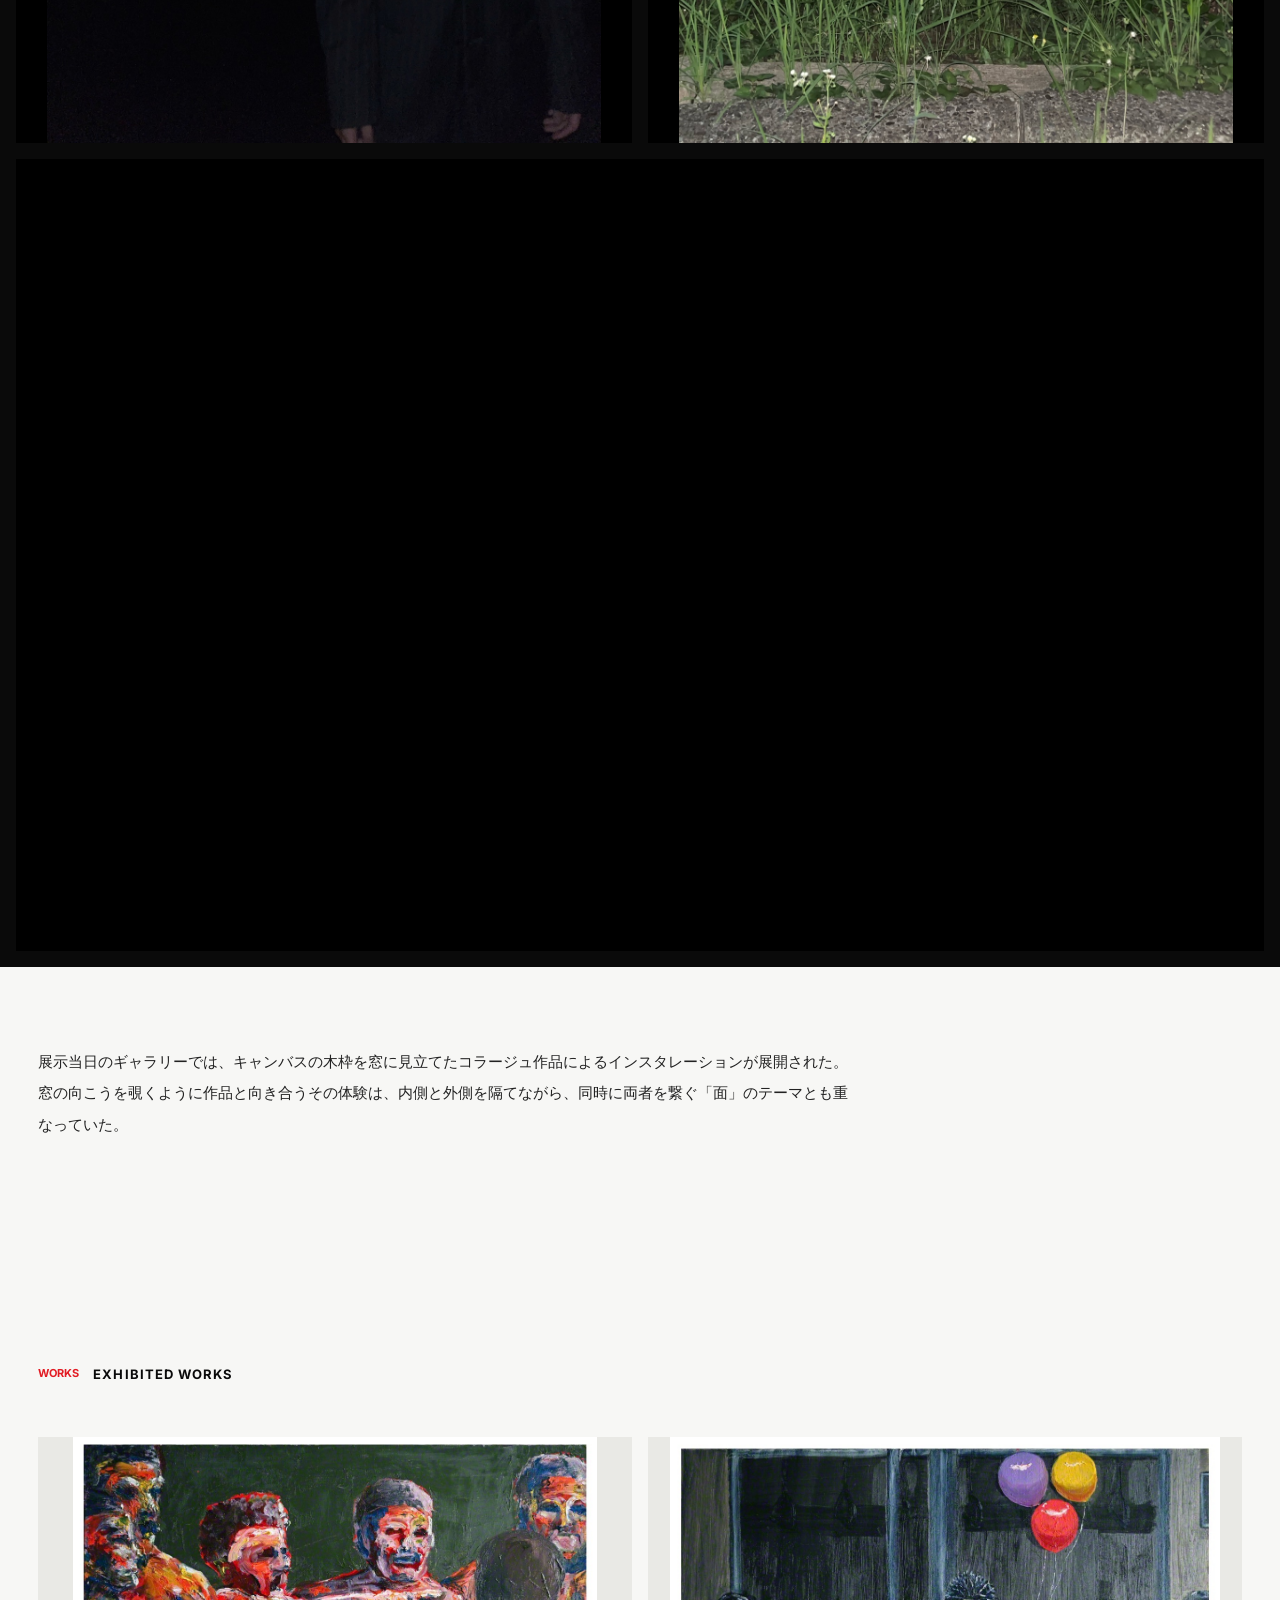
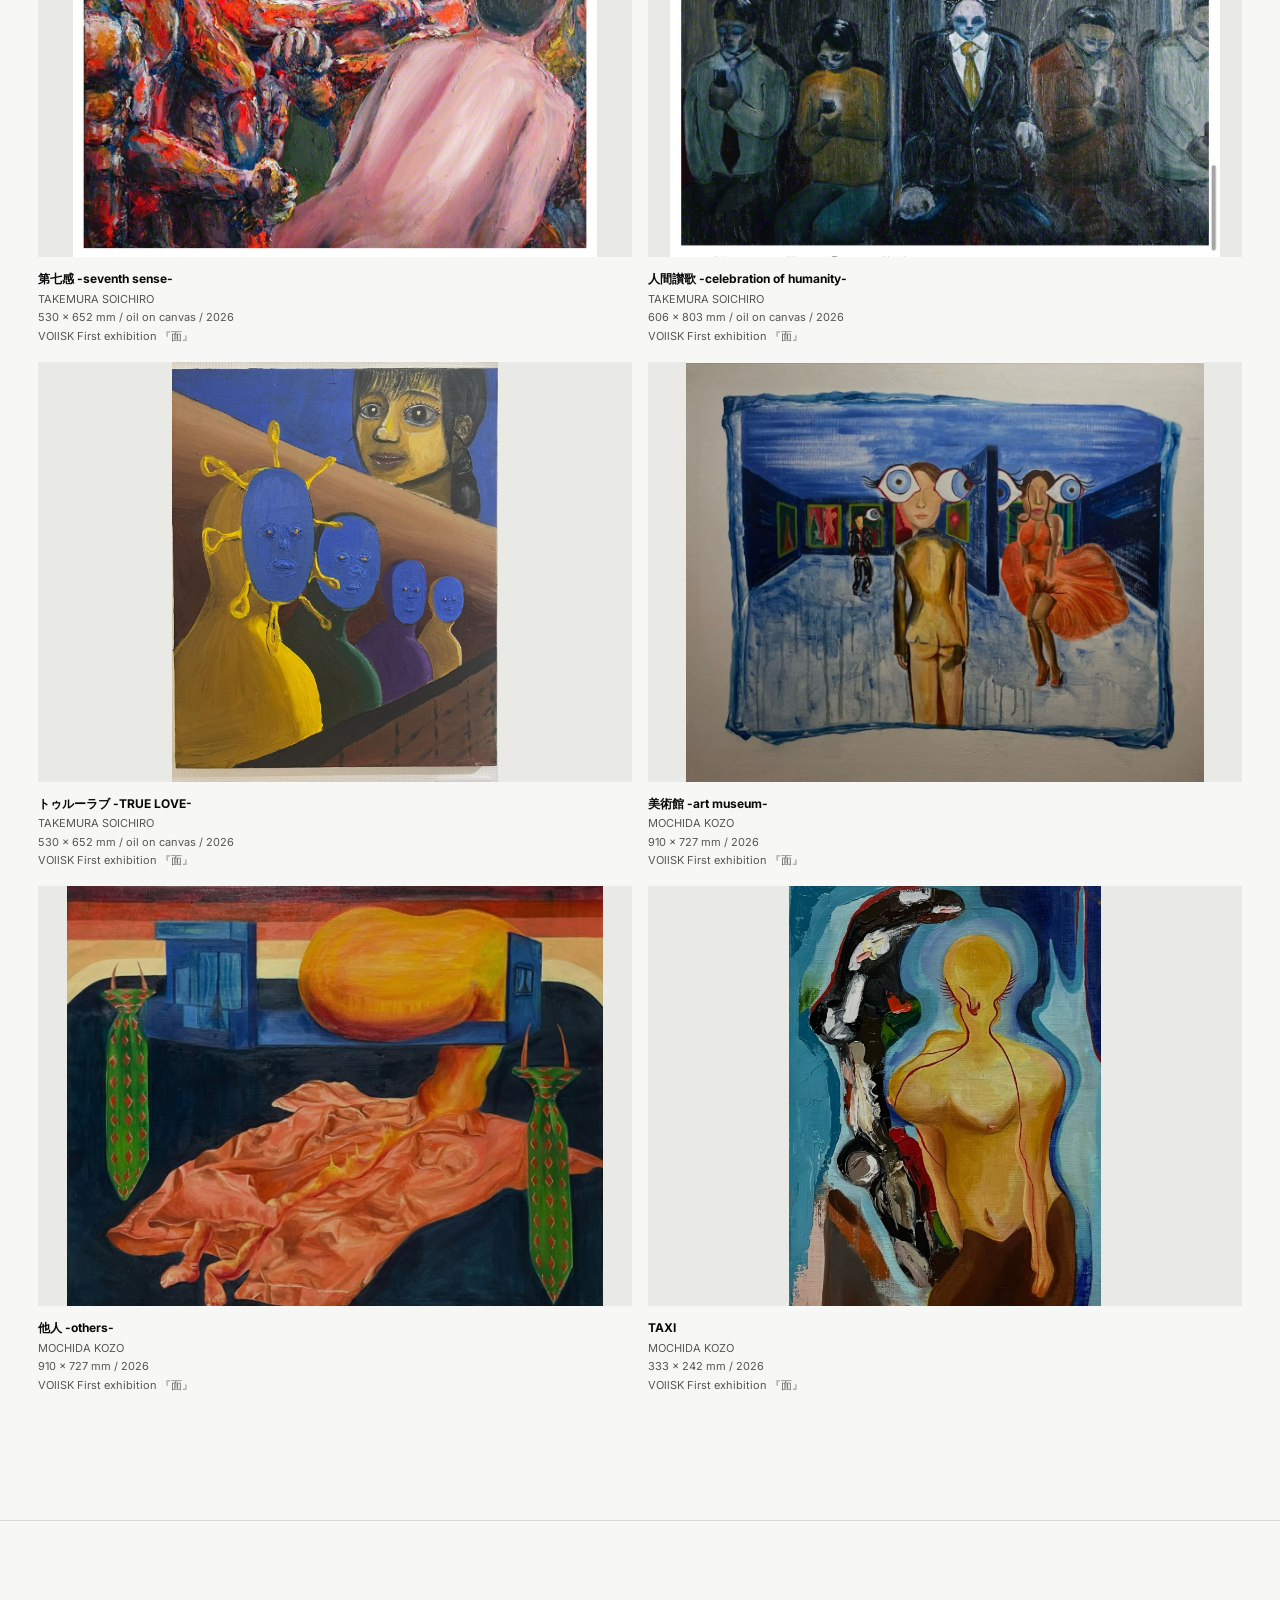
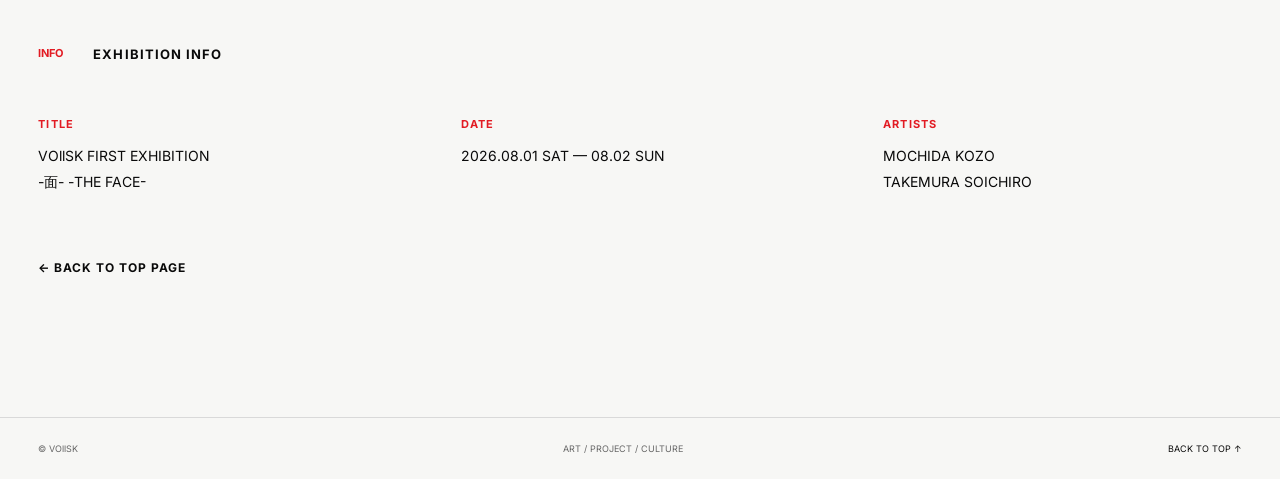
==== commit ecfe9cb0: "face.html: add installation note after gallery" ====
--- a/face.html
+++ b/face.html
@@ -103,6 +103,10 @@
       <figure class="wide"><video src="assets/face-clip.mp4" autoplay muted loop playsinline></video></figure>
     </section>
 
+    <section class="face-statement" style="padding-top:80px;padding-bottom:80px">
+      <p>展示当日のギャラリーでは、キャンバスの木枠を窓に見立てたコラージュ作品によるインスタレーションが展開された。窓の向こうを覗くように作品と向き合うその体験は、内側と外側を隔てながら、同時に両者を繋ぐ「面」のテーマとも重なっていた。</p>
+    </section>
+
     <section class="section">
       <div class="section-head">
         <span>WORKS</span>
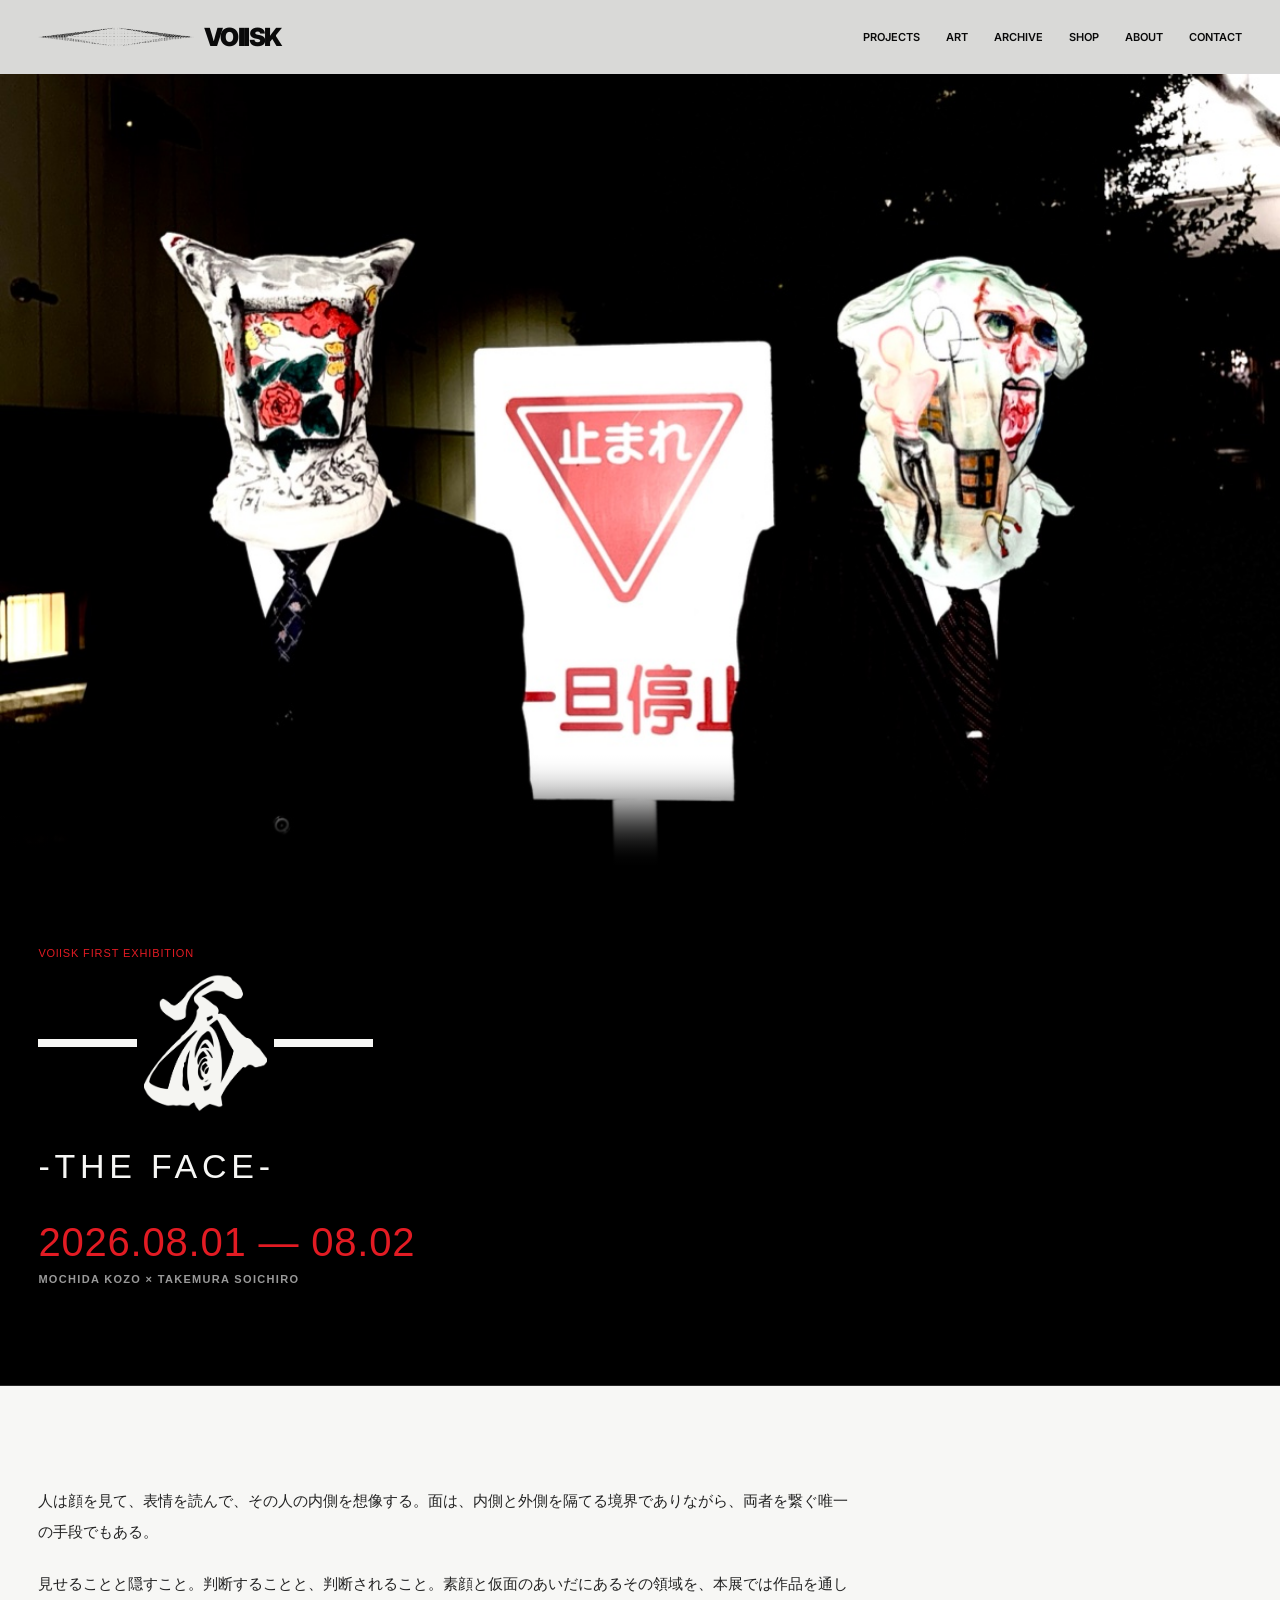
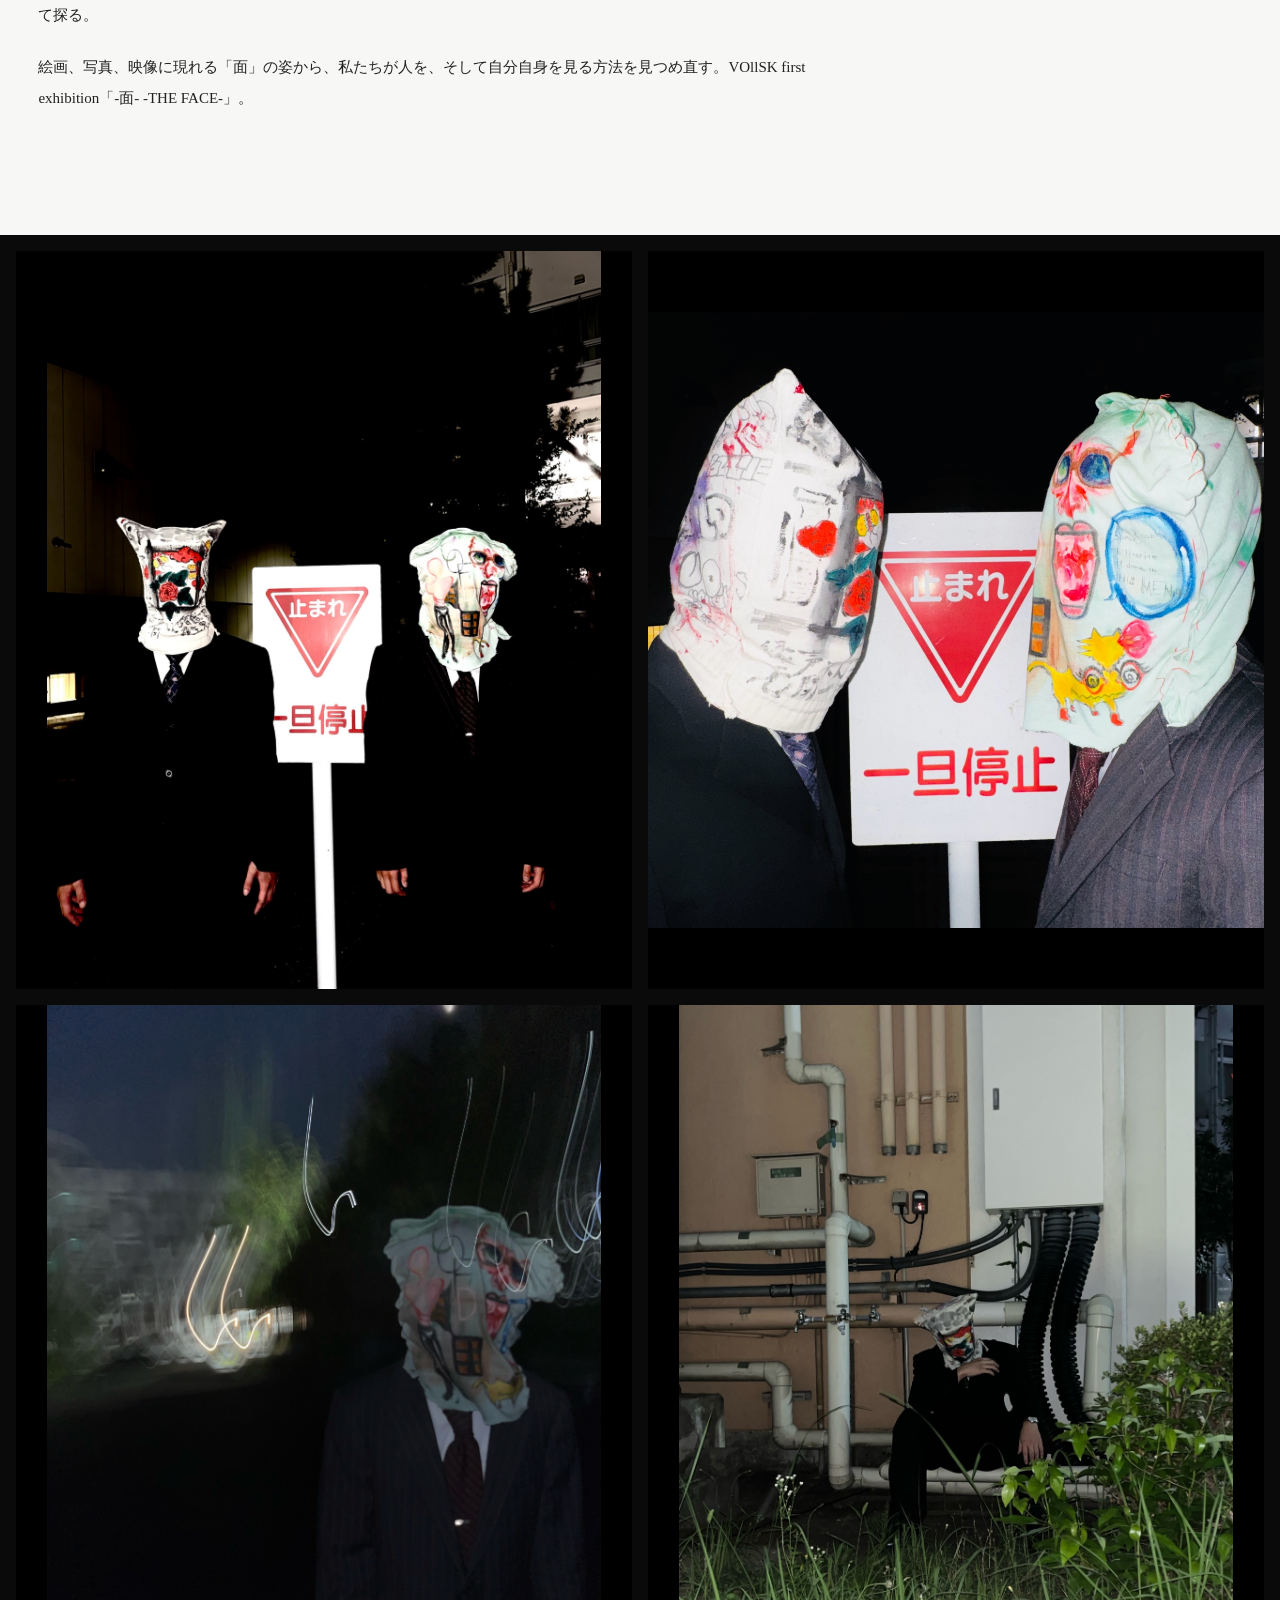
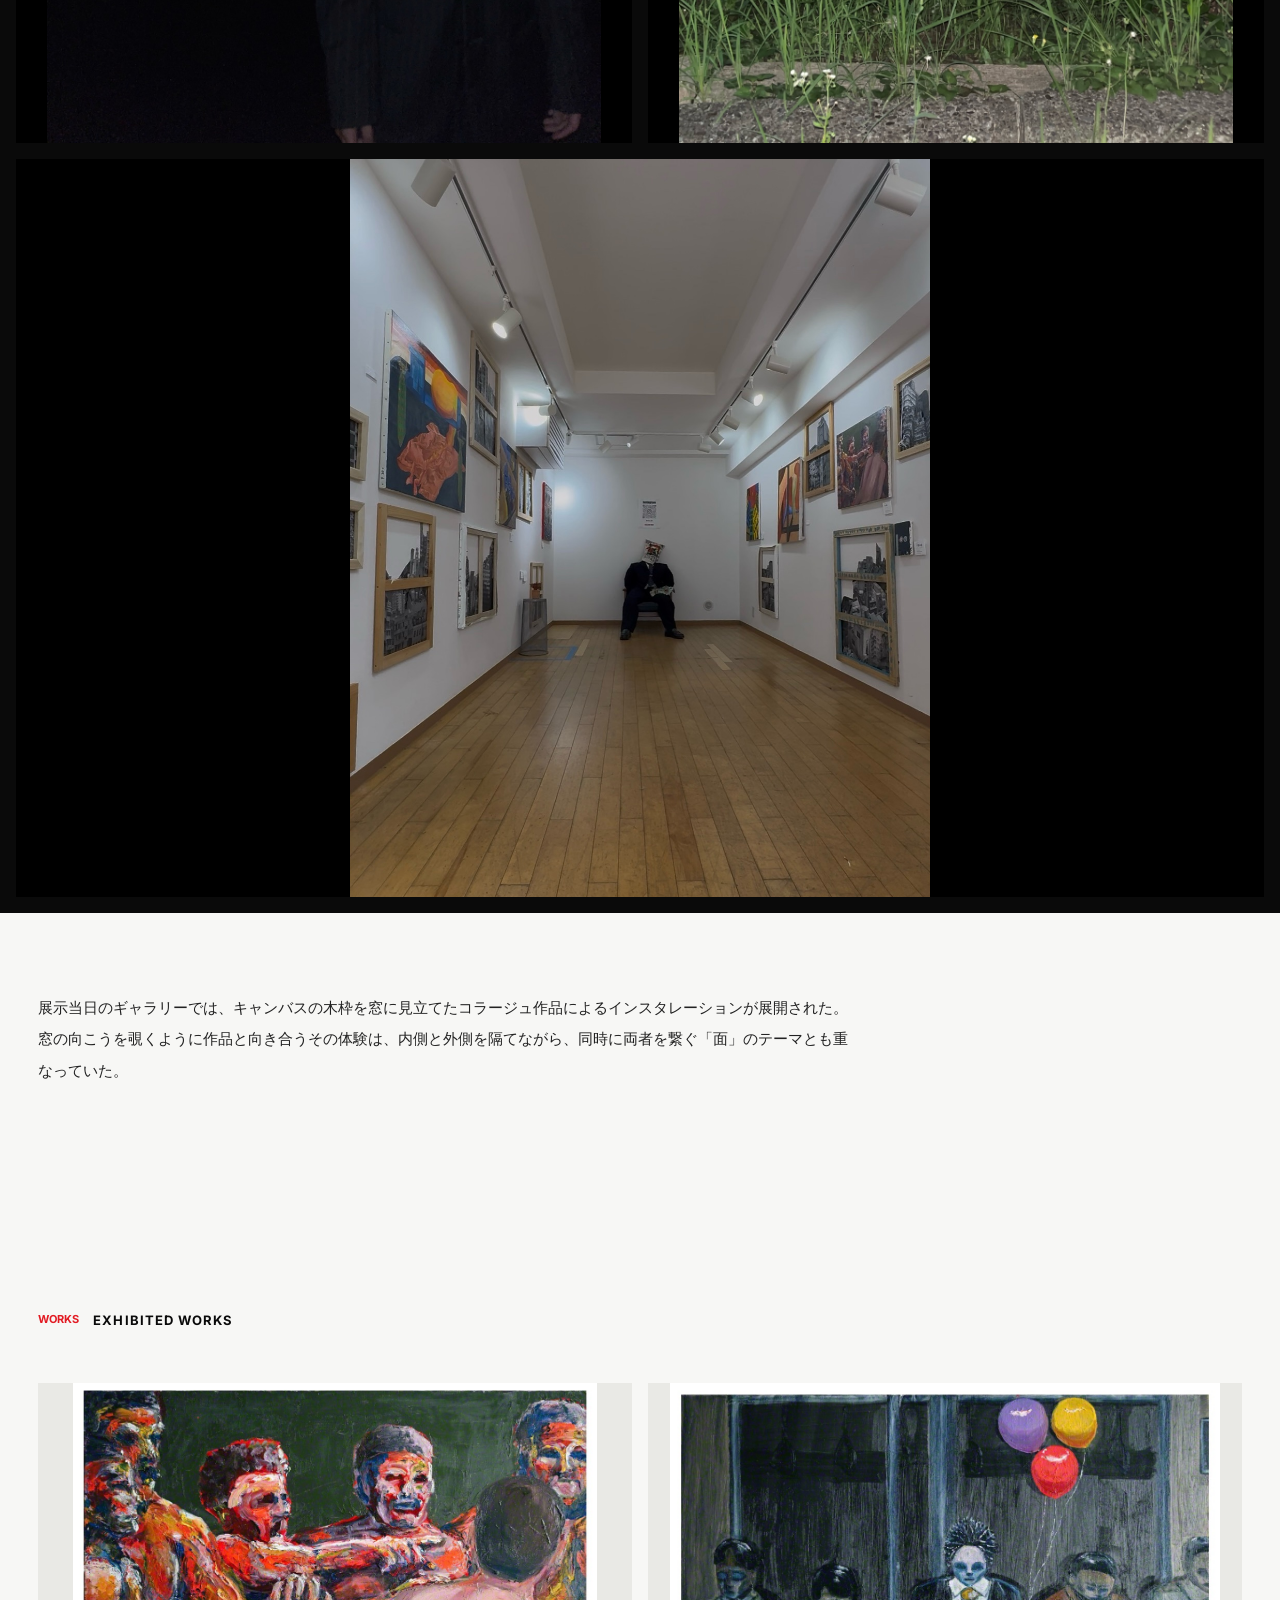
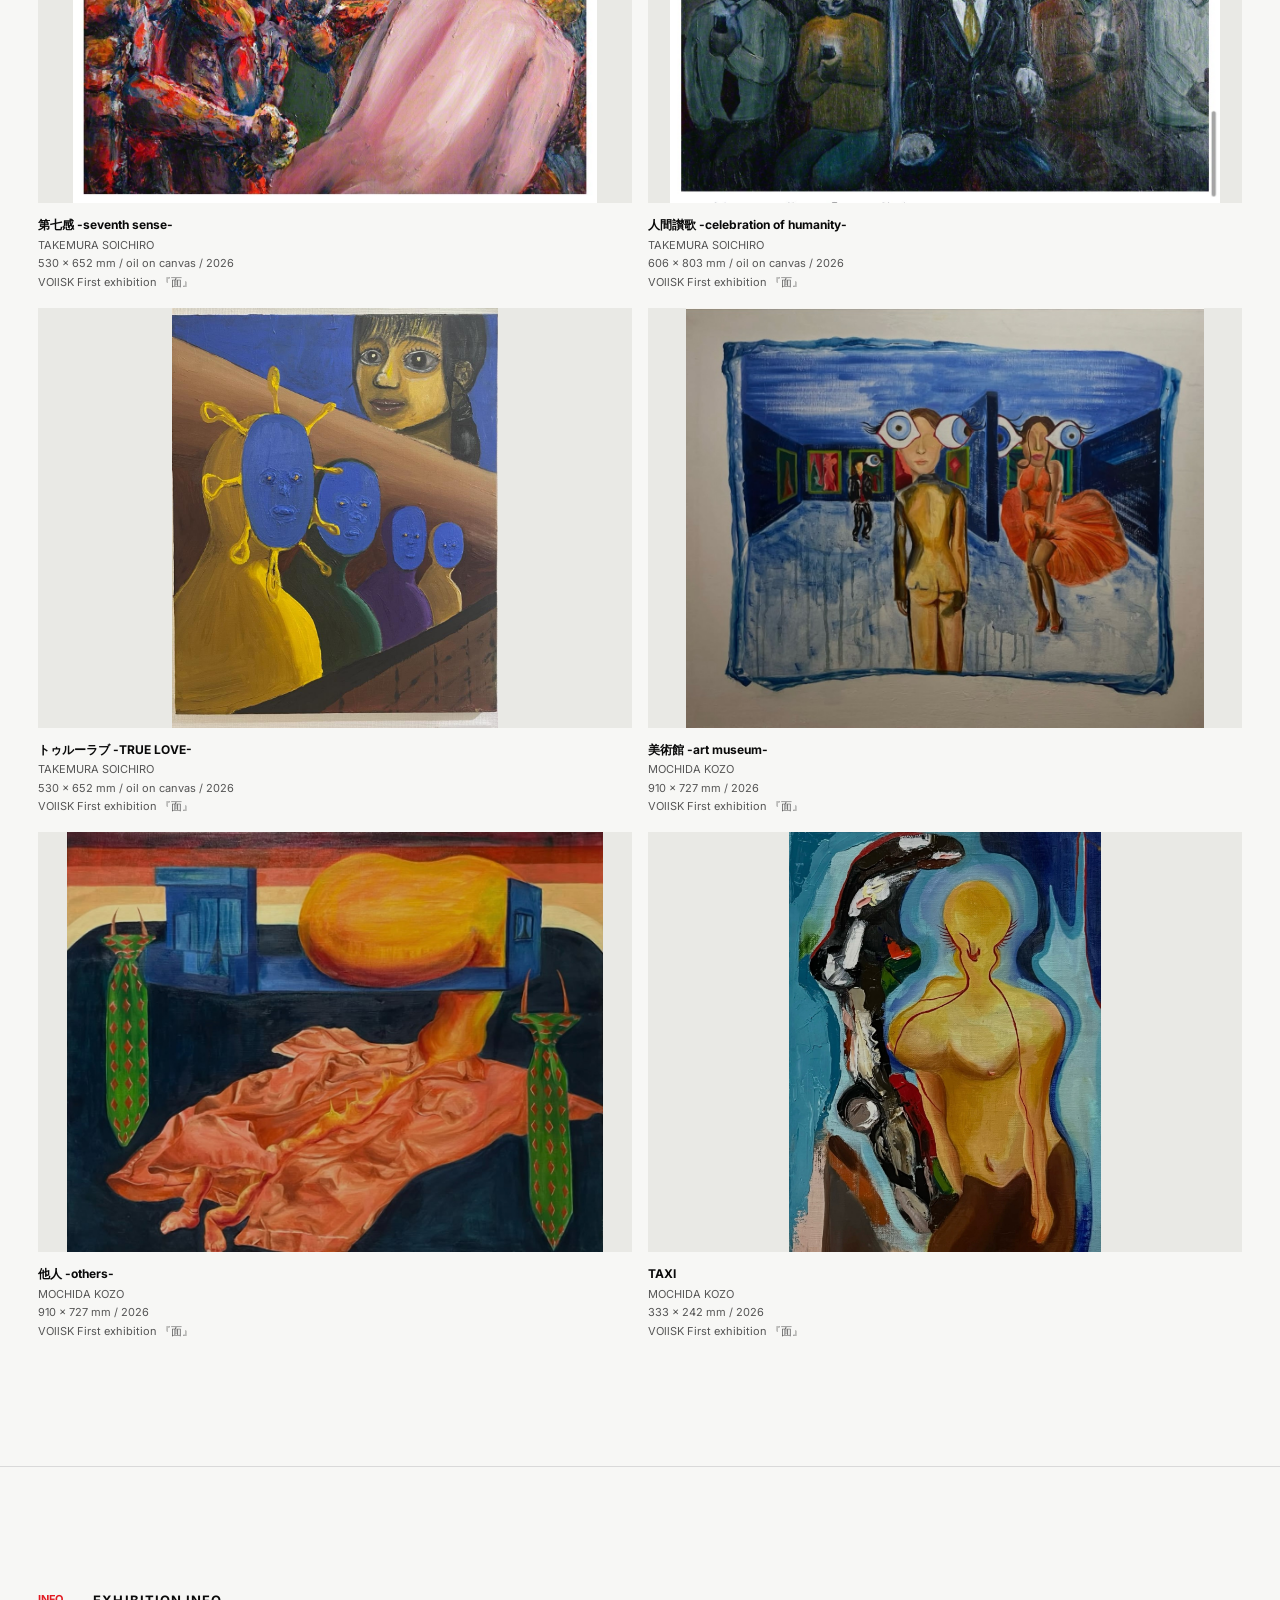
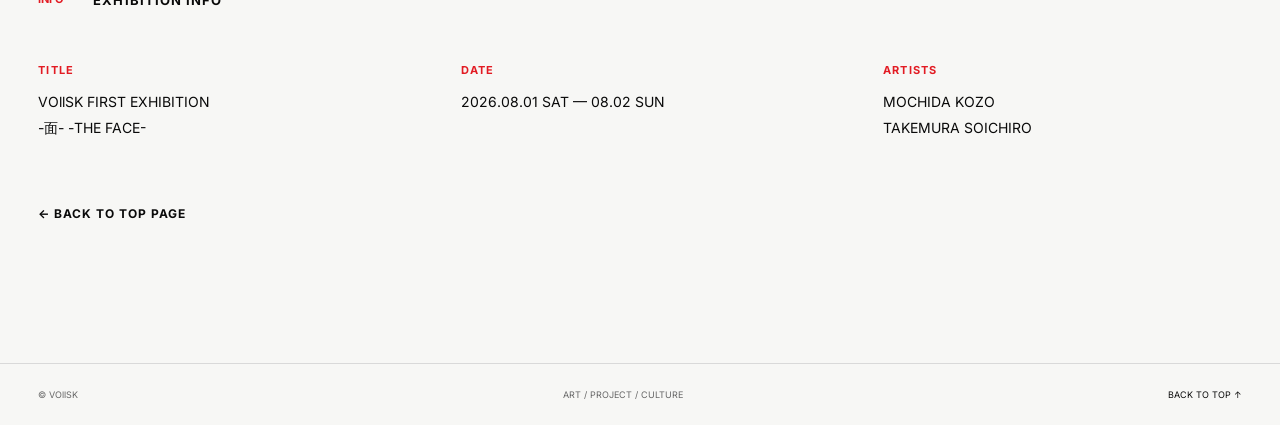
==== commit 3bbf289c: "face.html: replace gallery clip with venue photo" ====
--- a/face.html
+++ b/face.html
@@ -100,7 +100,7 @@
       <figure><img src="assets/face-photo-2.jpg" alt="面のクローズアップと「一旦停止」の標識"></figure>
       <figure><img src="assets/face-photo-3.jpg" alt="夜の光の軌跡と面を被った人物"></figure>
       <figure><img src="assets/face-photo-4.jpg" alt="配管の前に座る面を被った人物"></figure>
-      <figure class="wide"><video src="assets/face-clip.mp4" autoplay muted loop playsinline></video></figure>
+      <figure class="wide"><img src="assets/face-photo-5.jpg" alt="展示会場の様子。壁に作品が並び、中央に面を被った人物が座る"></figure>
     </section>
 
     <section class="face-statement" style="padding-top:80px;padding-bottom:80px">
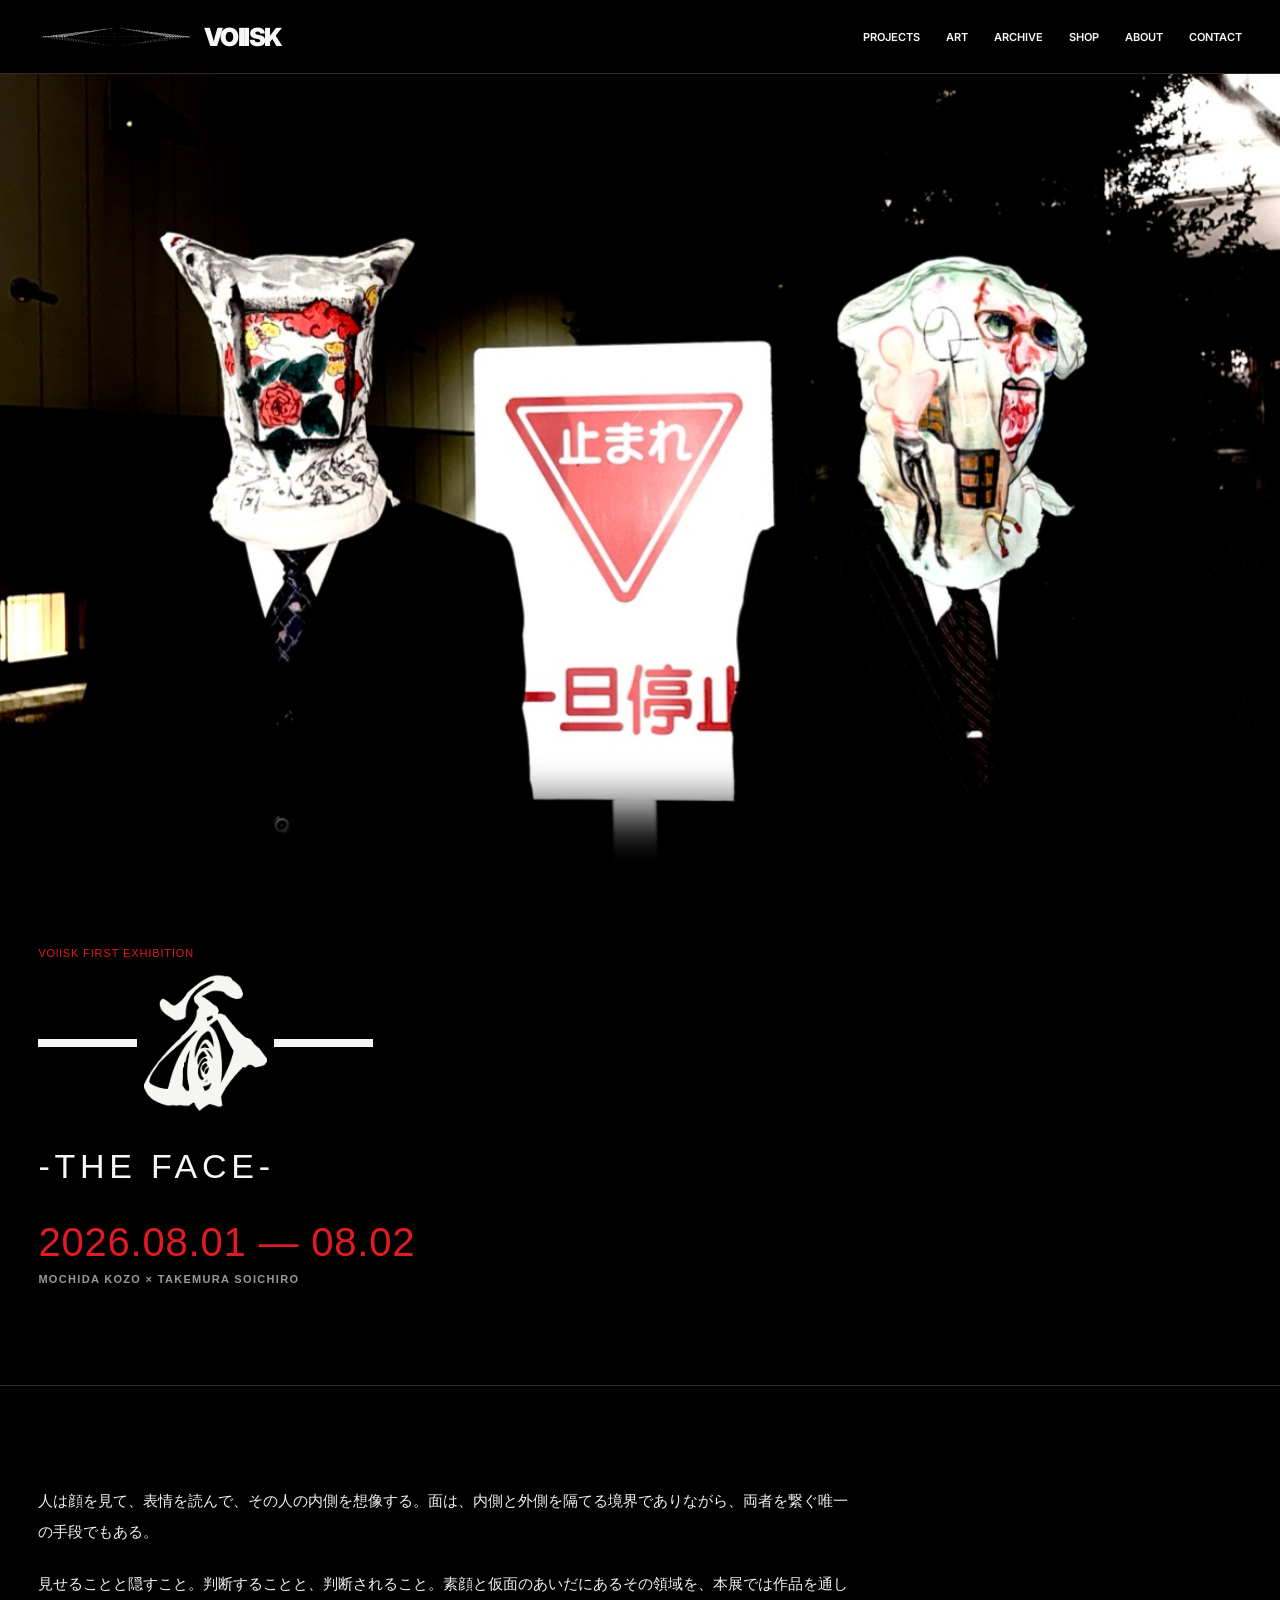
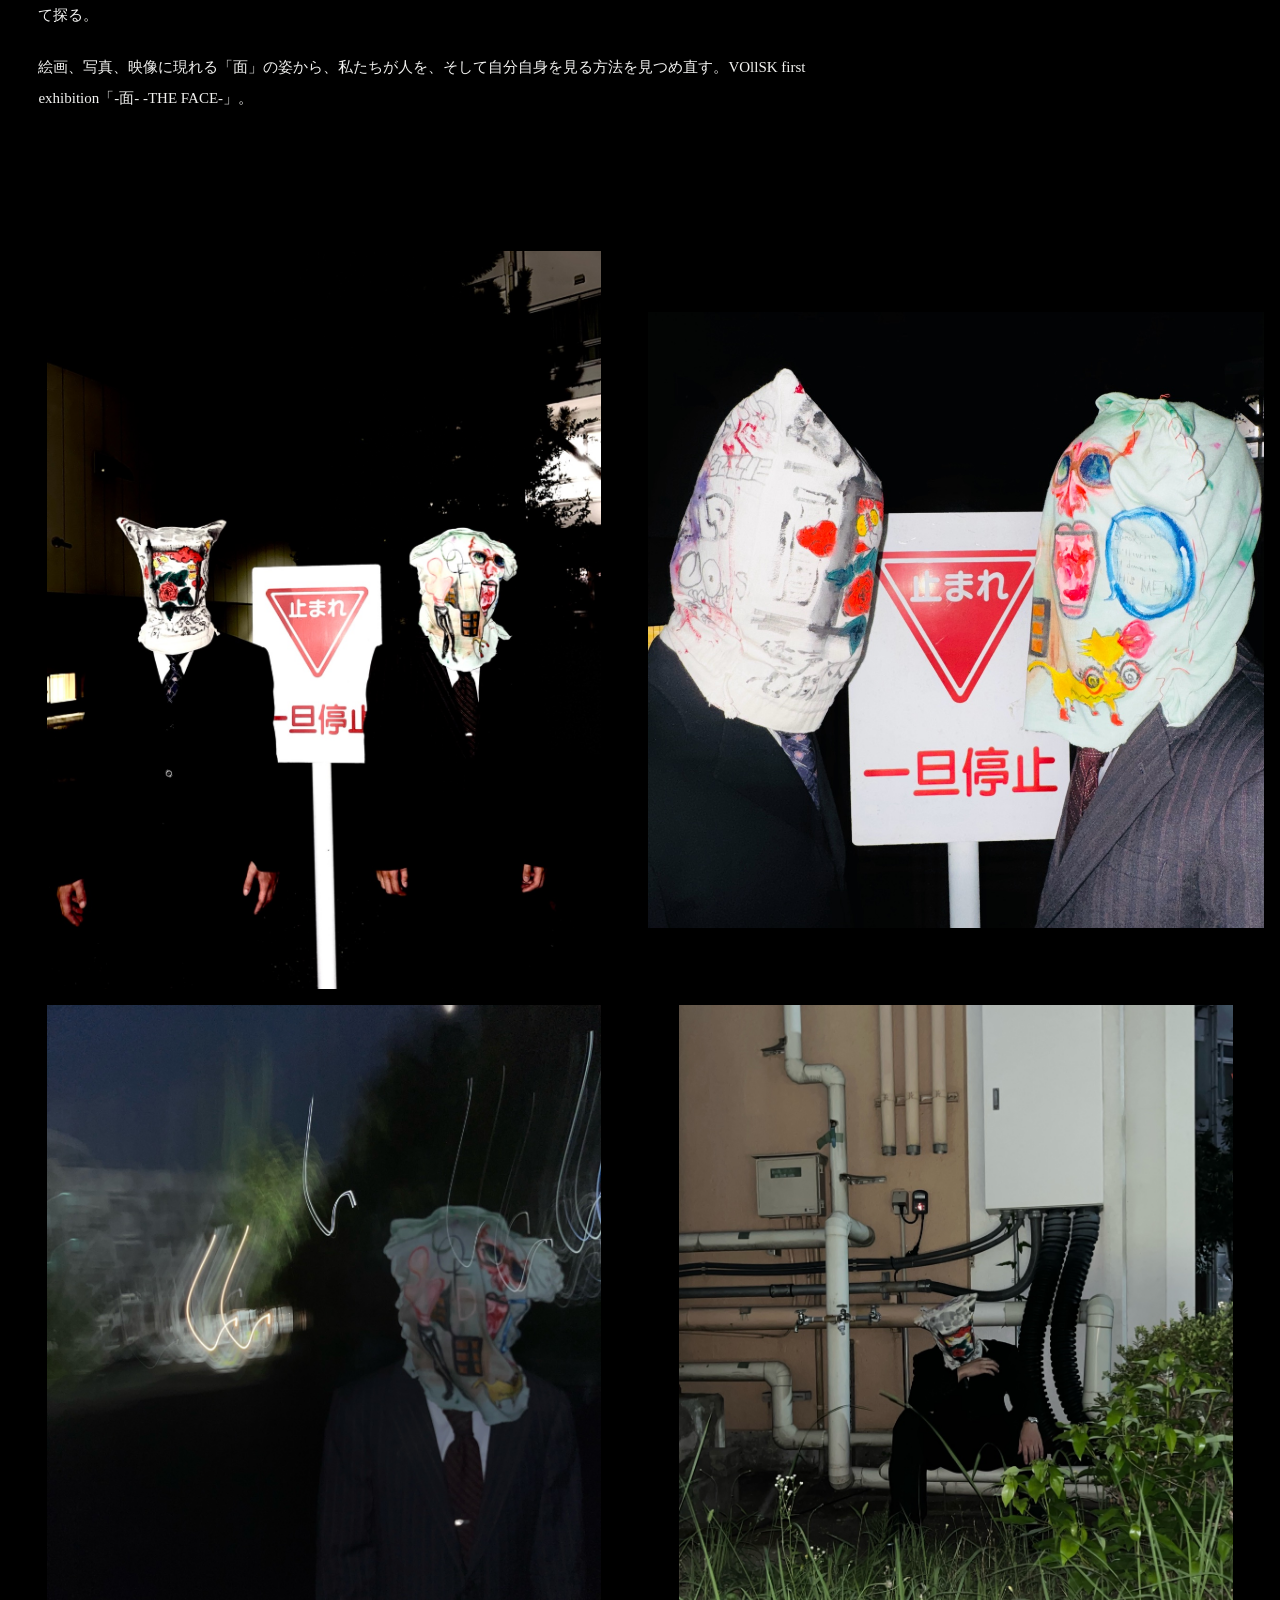
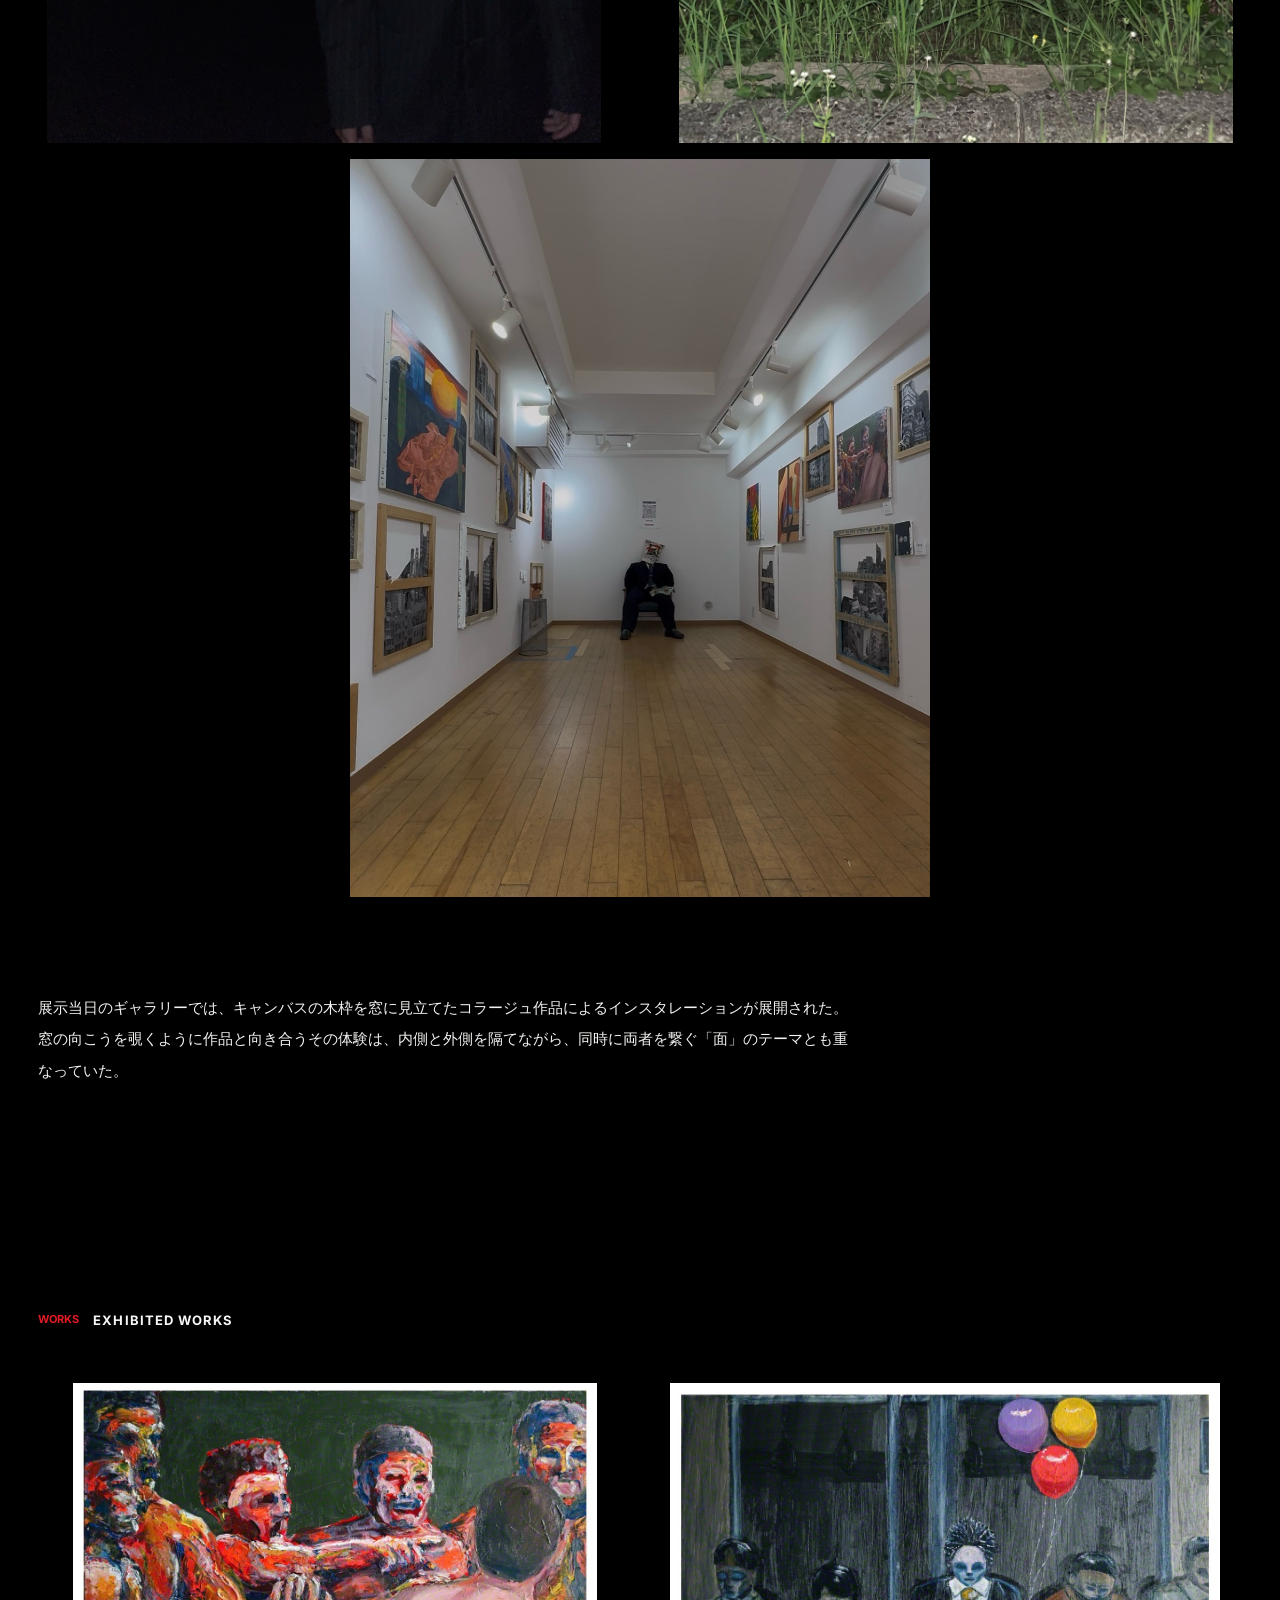
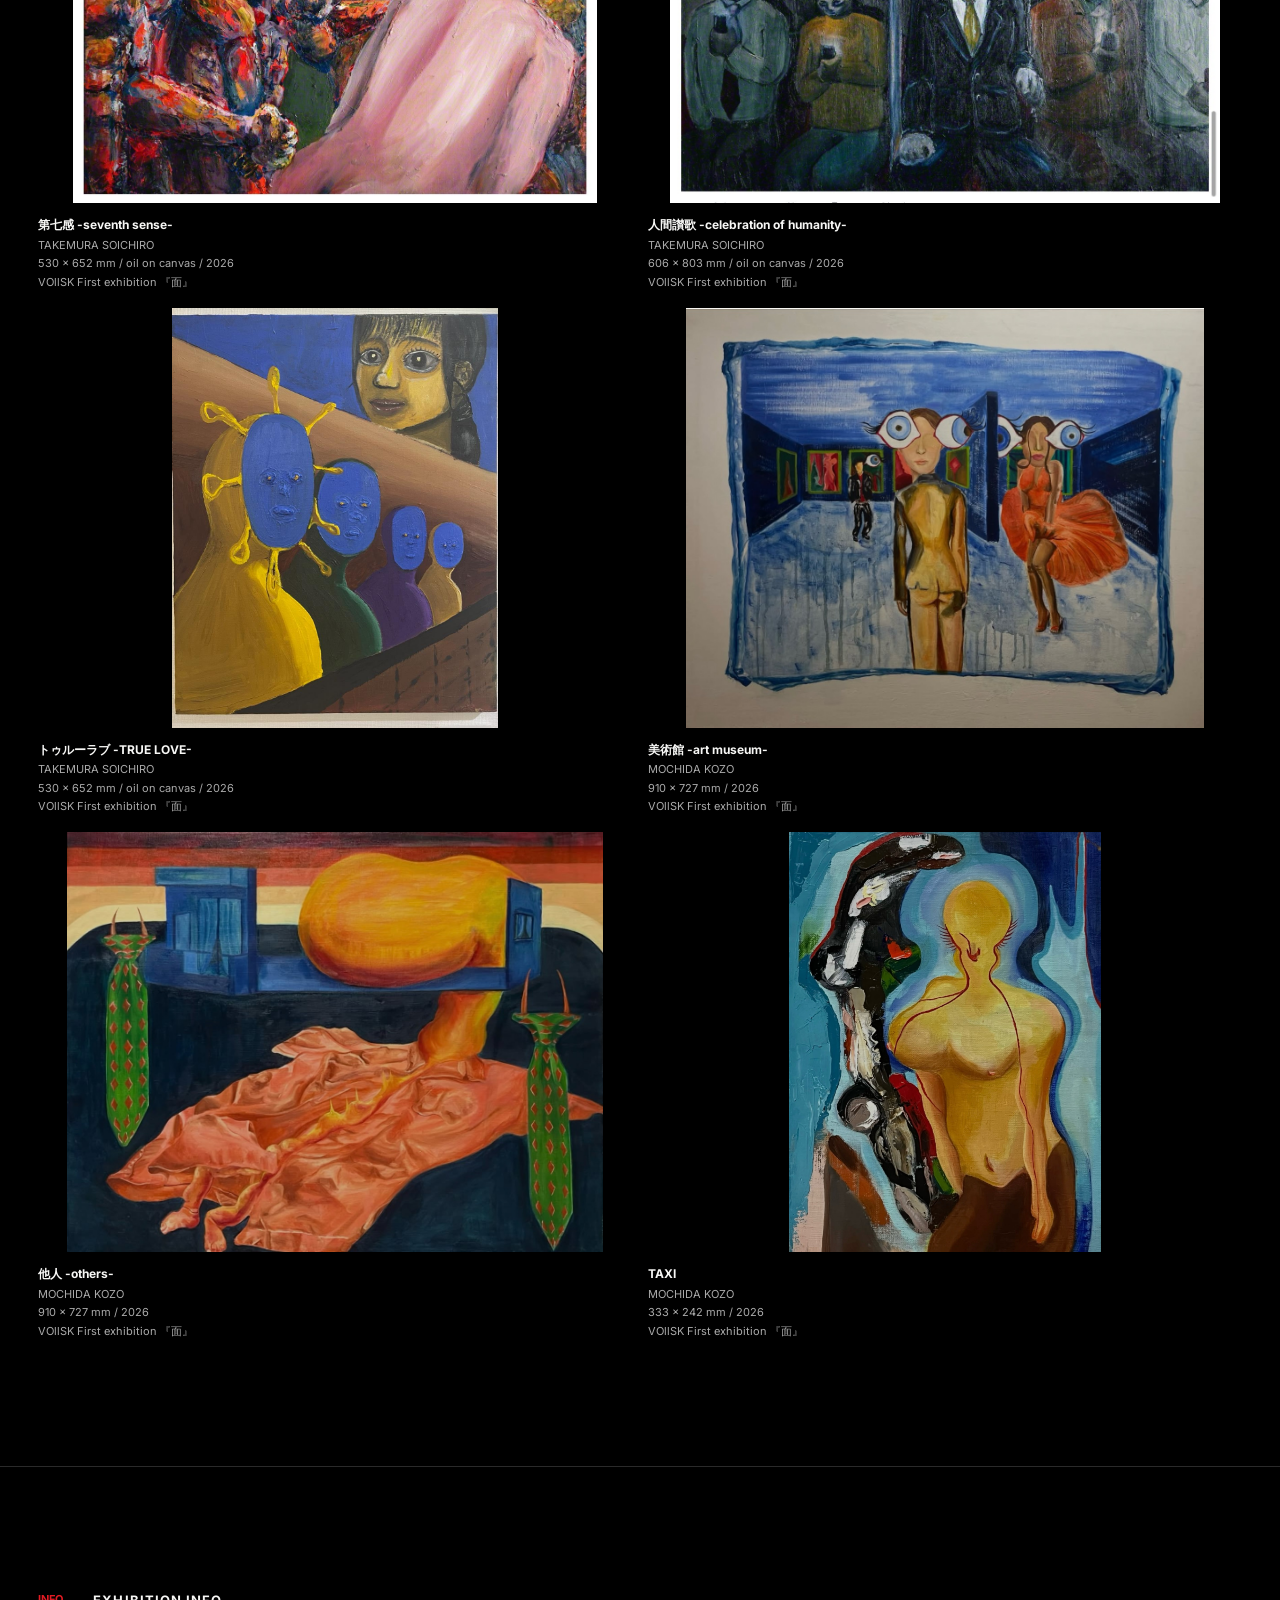
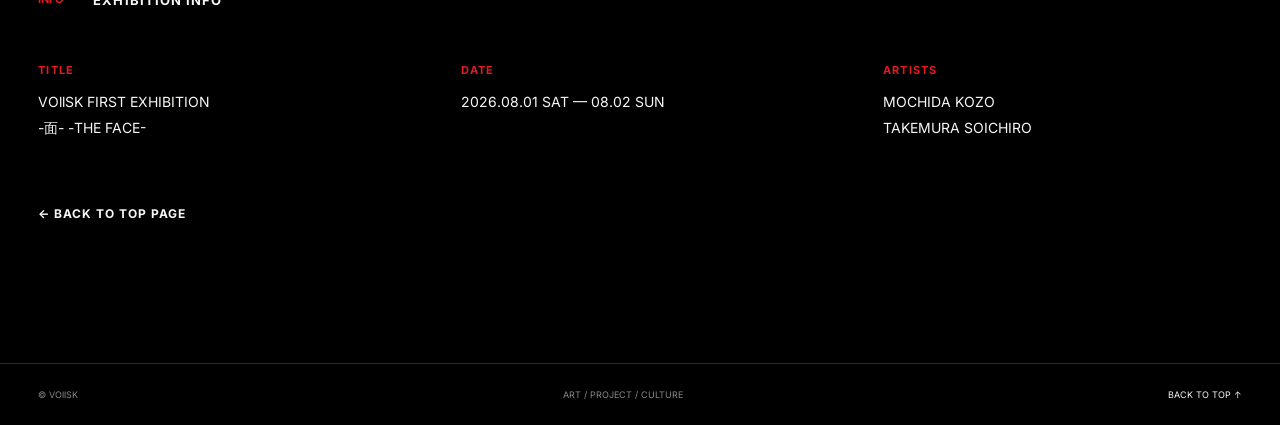
==== commit 53b94ab0: "Make face.html all-black: black backgrounds, white text, white logo" ====
--- a/face.html
+++ b/face.html
@@ -25,14 +25,24 @@
     .face-title .sub{font-size:clamp(18px,3.4vw,34px);font-weight:800;letter-spacing:.14em}
     .face-title .dates{margin-top:26px;font-size:clamp(20px,4vw,40px);font-weight:900;color:var(--red);letter-spacing:.02em}
     .face-title .dates small{display:block;margin-top:8px;font-size:11px;font-weight:700;letter-spacing:.12em;color:#999}
-    .face-statement{padding:100px 3vw;background:#f7f7f5}
+    body{background:#000;color:#f7f7f5}
+    .site-header{background:rgba(0,0,0,.88);border-bottom-color:#2a2a2a}
+    .mobile-menu{background:rgba(0,0,0,.97)}
+    .mobile-menu a{border-bottom-color:#2a2a2a}
+    .section{border-bottom-color:#2a2a2a}
+    .art-piece img{background:#000}
+    .art-piece figcaption{color:#aaa}
+    .art-piece figcaption b{color:#f7f7f5}
+    footer{color:#888}
+    footer a{color:#f7f7f5}
+    .face-statement{padding:100px 3vw;background:#000}
     .face-title .big{font-family:Impact,Haettenschweiler,'Arial Narrow Bold',sans-serif;font-weight:400;display:flex;align-items:center;gap:.04em}
     .face-title .big .men-img{height:.78em;width:auto;display:block}
     .face-title .big .bar{width:.55em;height:.045em;background:#f7f7f5;flex:none}
     .face-title .eyebrow,.face-title .sub,.face-title .dates{font-family:Impact,Haettenschweiler,'Arial Narrow Bold',sans-serif;font-weight:400}
     .face-statement p{font-family:'Hiragino Mincho ProN','Hiragino Mincho Pro','YuMincho','Yu Mincho',serif}
-    .face-statement p{font-size:15px;line-height:2.1;max-width:820px;margin:0 0 20px;color:#222}
-    .face-gallery{background:#0a0a0a;padding:16px;display:grid;grid-template-columns:1fr 1fr;gap:16px}
+    .face-statement p{font-size:15px;line-height:2.1;max-width:820px;margin:0 0 20px;color:#f2f2f0}
+    .face-gallery{background:#000;padding:16px;display:grid;grid-template-columns:1fr 1fr;gap:16px}
     .face-gallery figure{margin:0;background:#000}
     .face-gallery img,.face-gallery video{width:100%;height:82vh;object-fit:contain;display:block;background:#000}
     .face-gallery .wide{grid-column:1/-1}
@@ -49,12 +59,13 @@
       .face-info{grid-template-columns:1fr;gap:30px}
       .face-statement{padding:70px 5vw}
       .face-title{padding:50px 5vw 44px}
+      .menu span{background:#f7f7f5}
     }
   </style>
 </head>
 <body>
   <header class="site-header">
-    <a class="logo" href="index.html"><img class="logo-mark" src="assets/logo-wide-black.png" alt="">VOllSK</a>
+    <a class="logo" href="index.html"><img class="logo-mark" src="assets/logo-wide-white.png" alt="">VOllSK</a>
     <nav>
       <a href="index.html#projects">PROJECTS</a>
       <a href="index.html#art">ART</a>
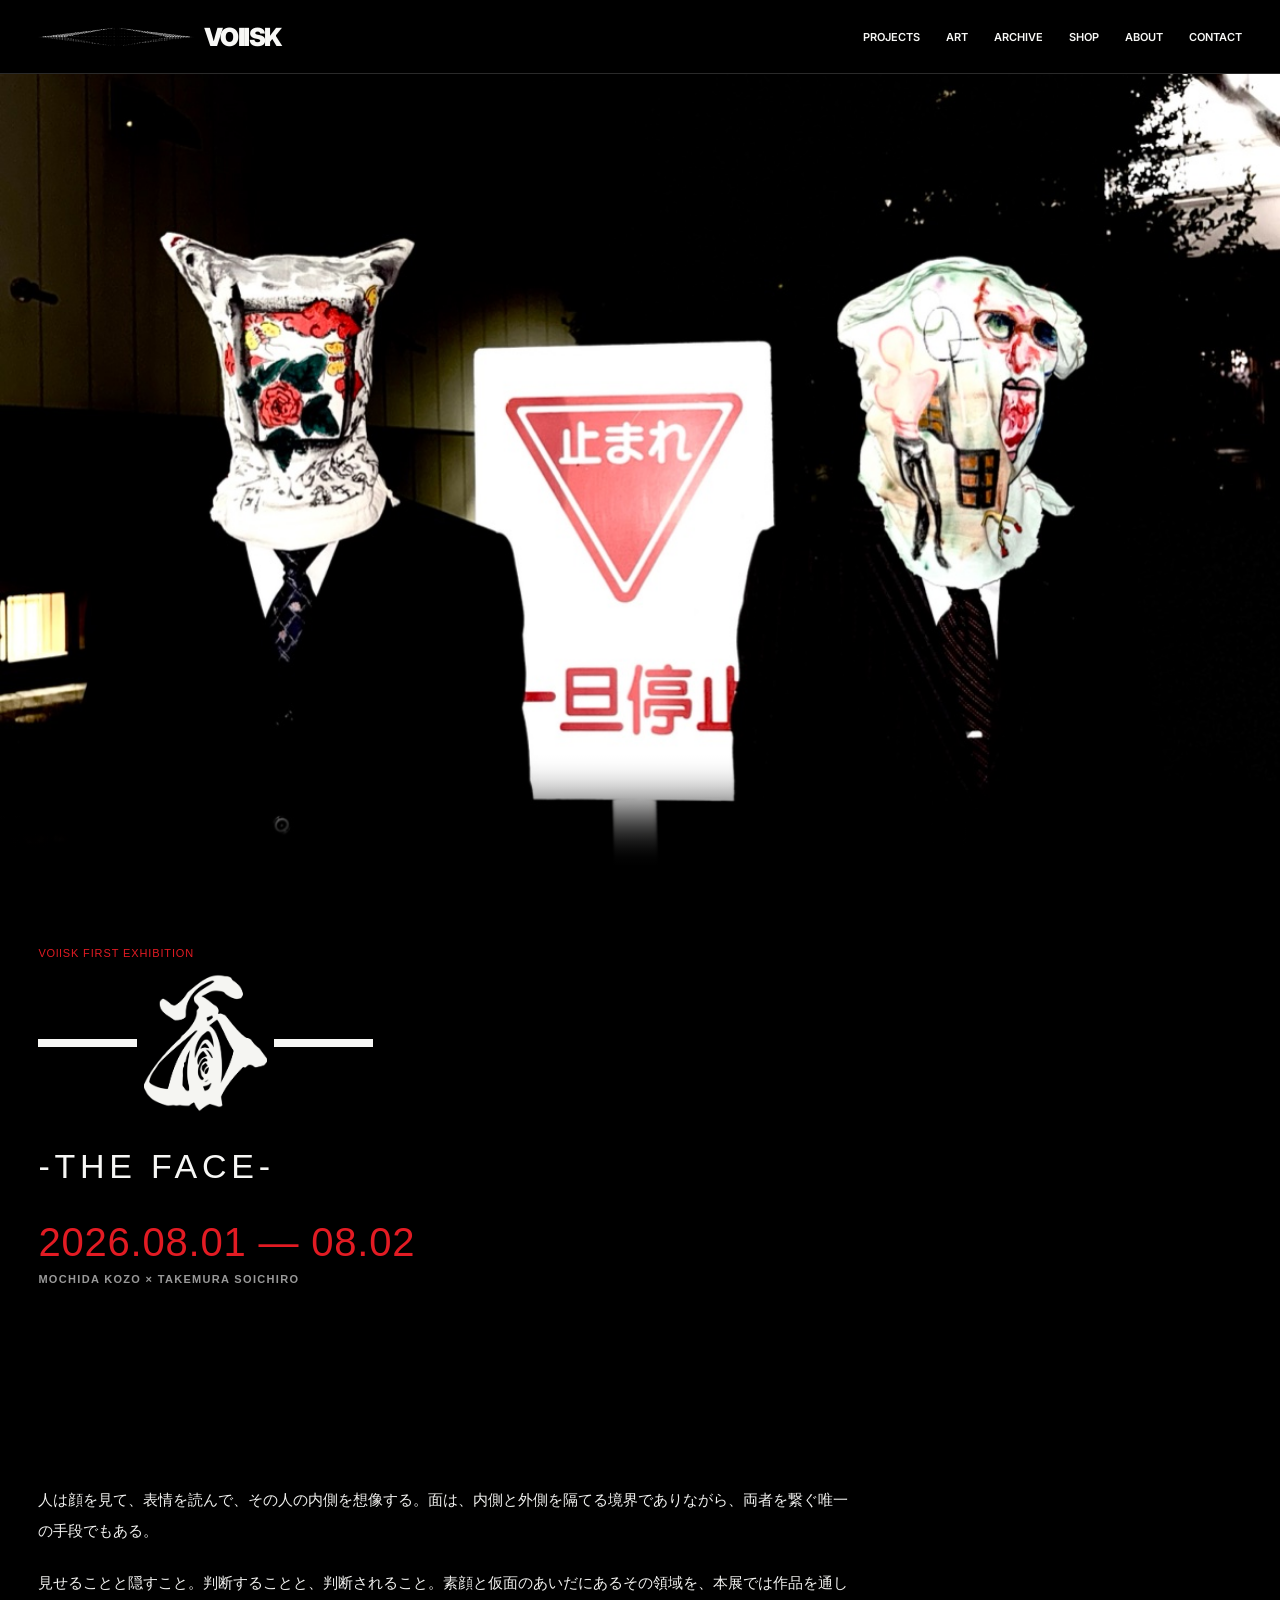
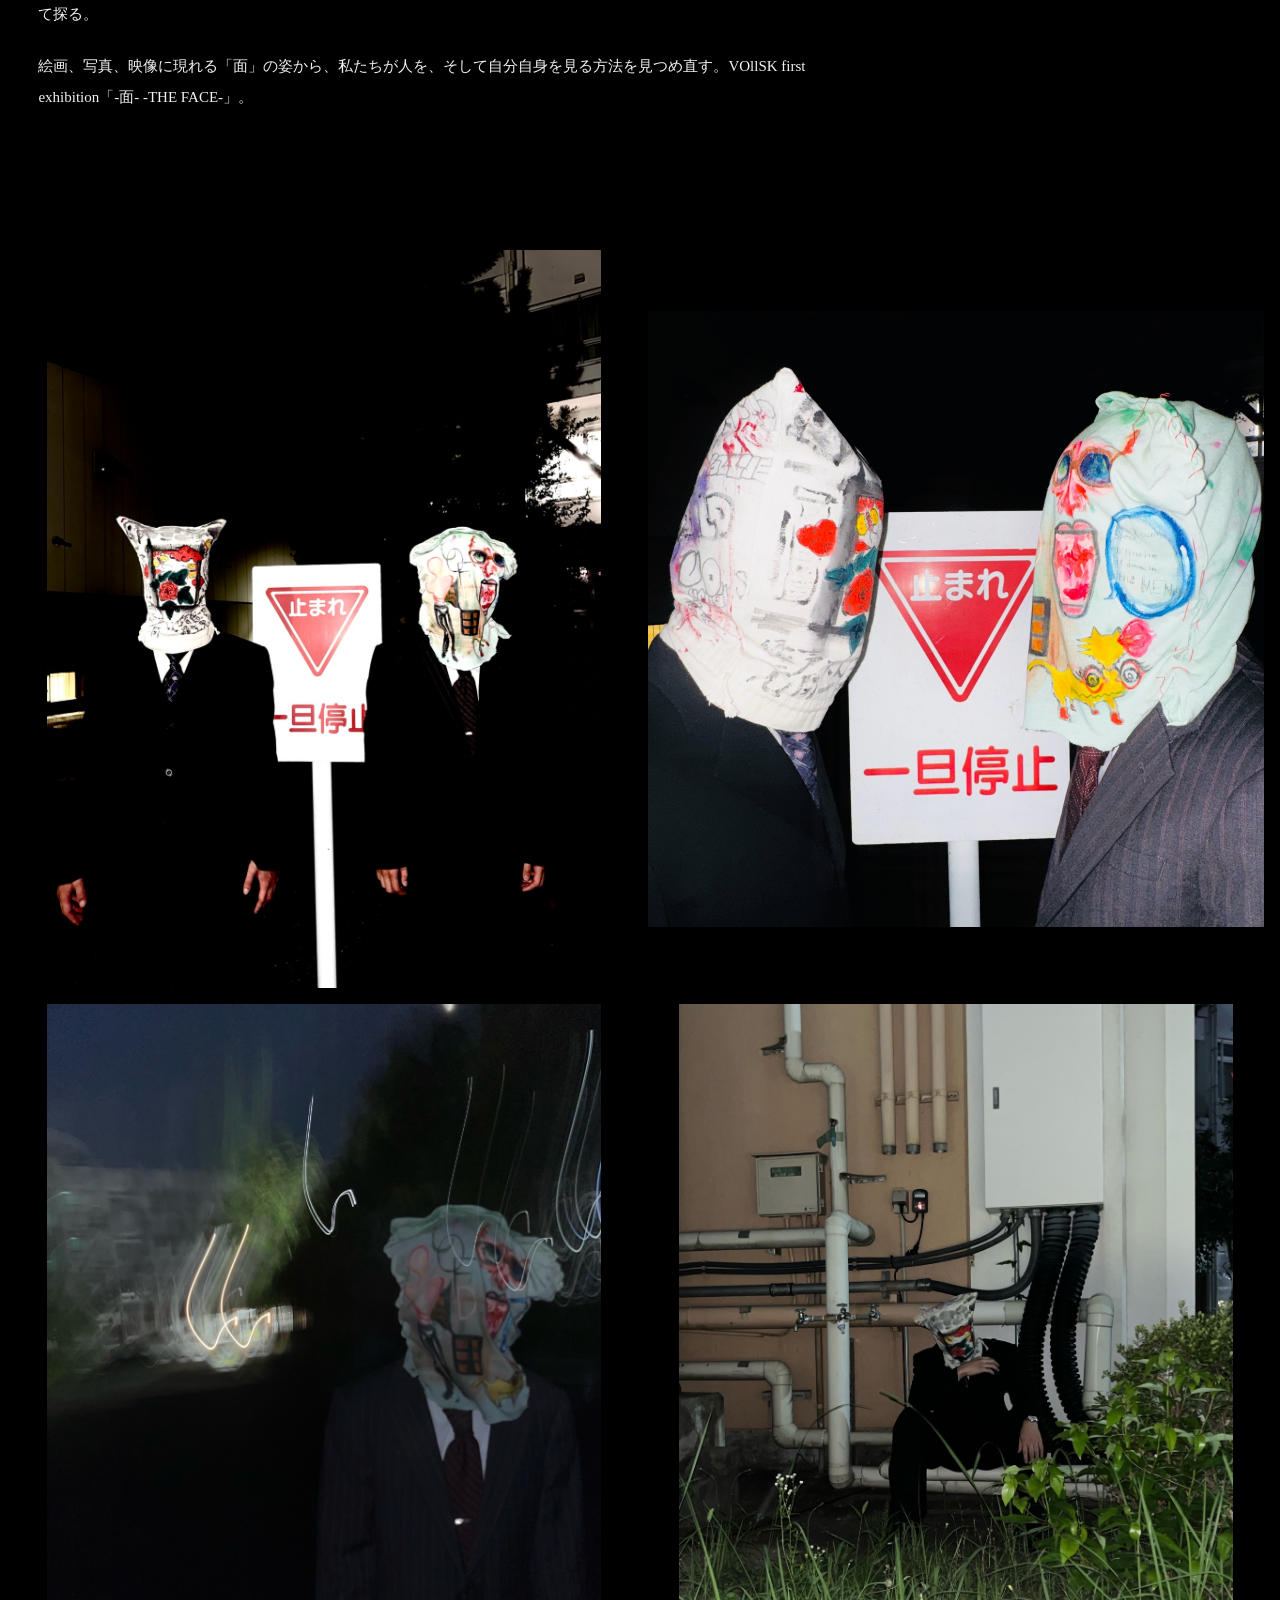
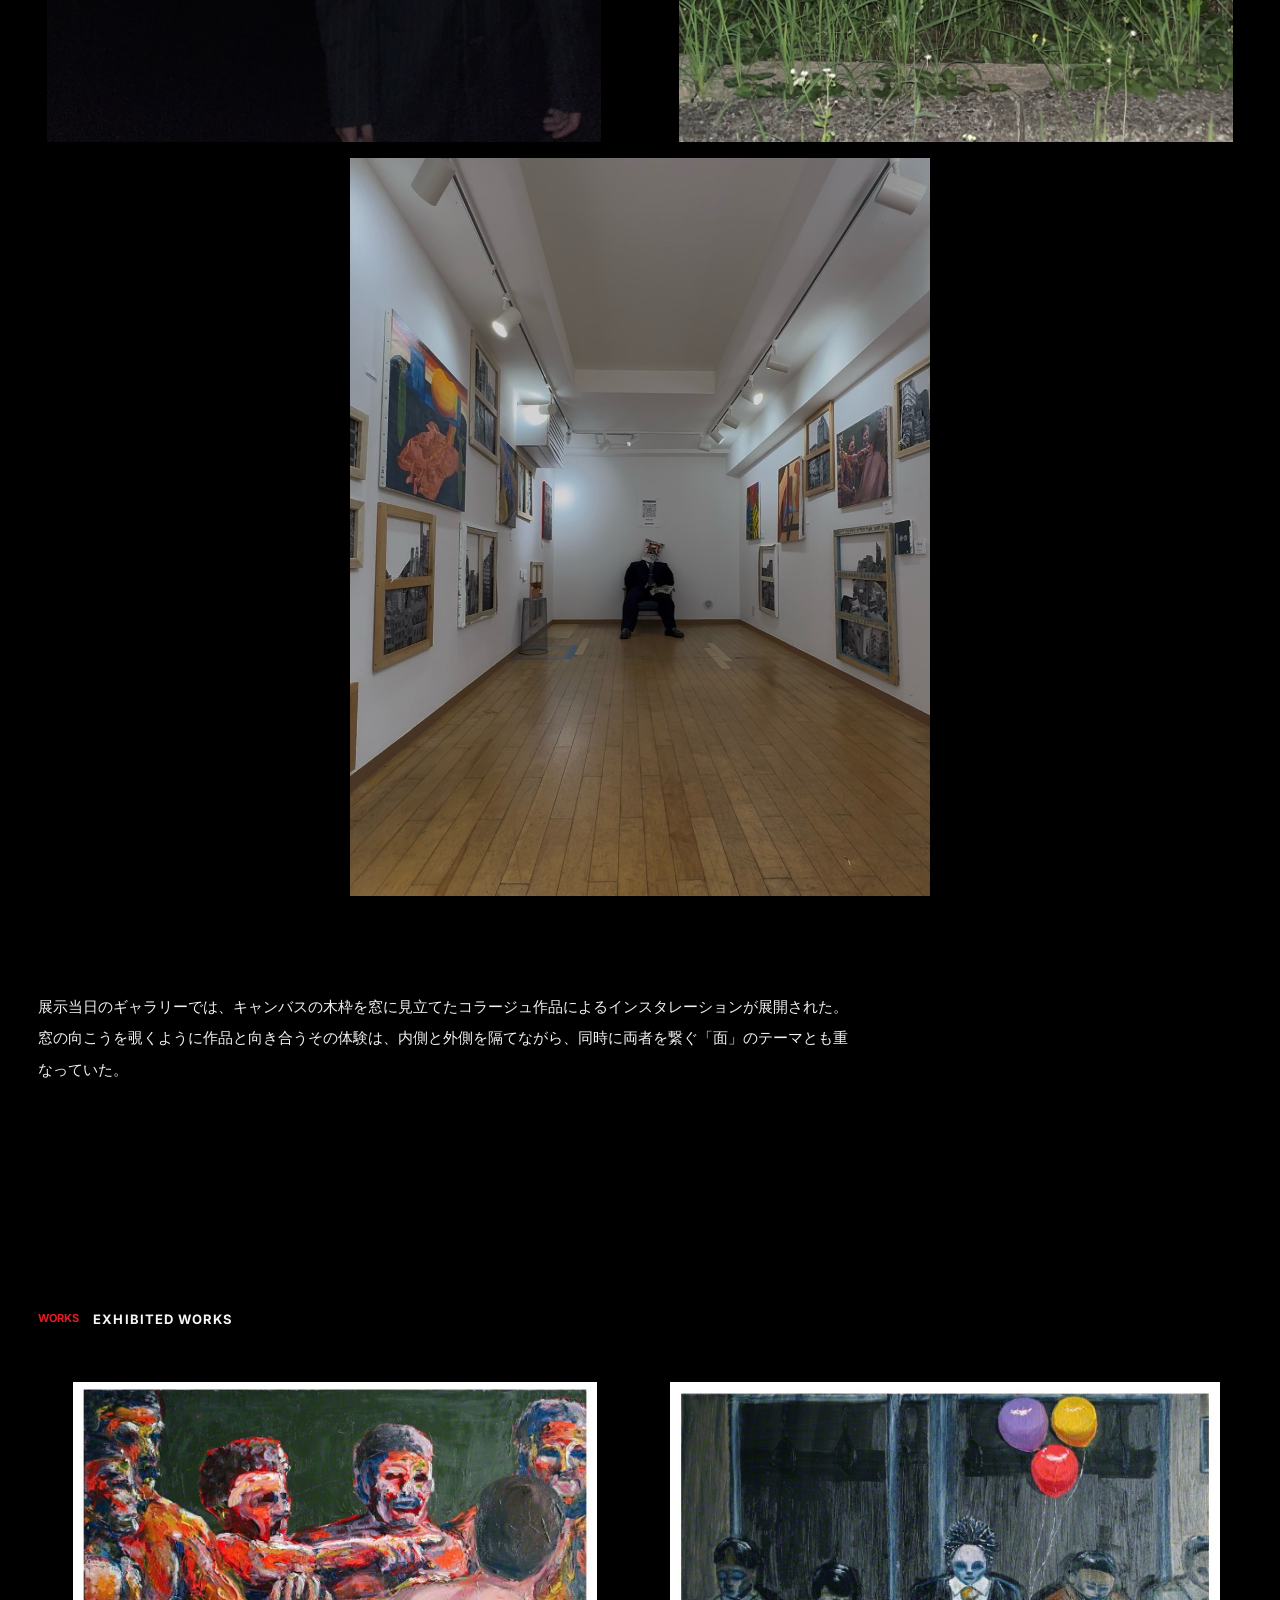
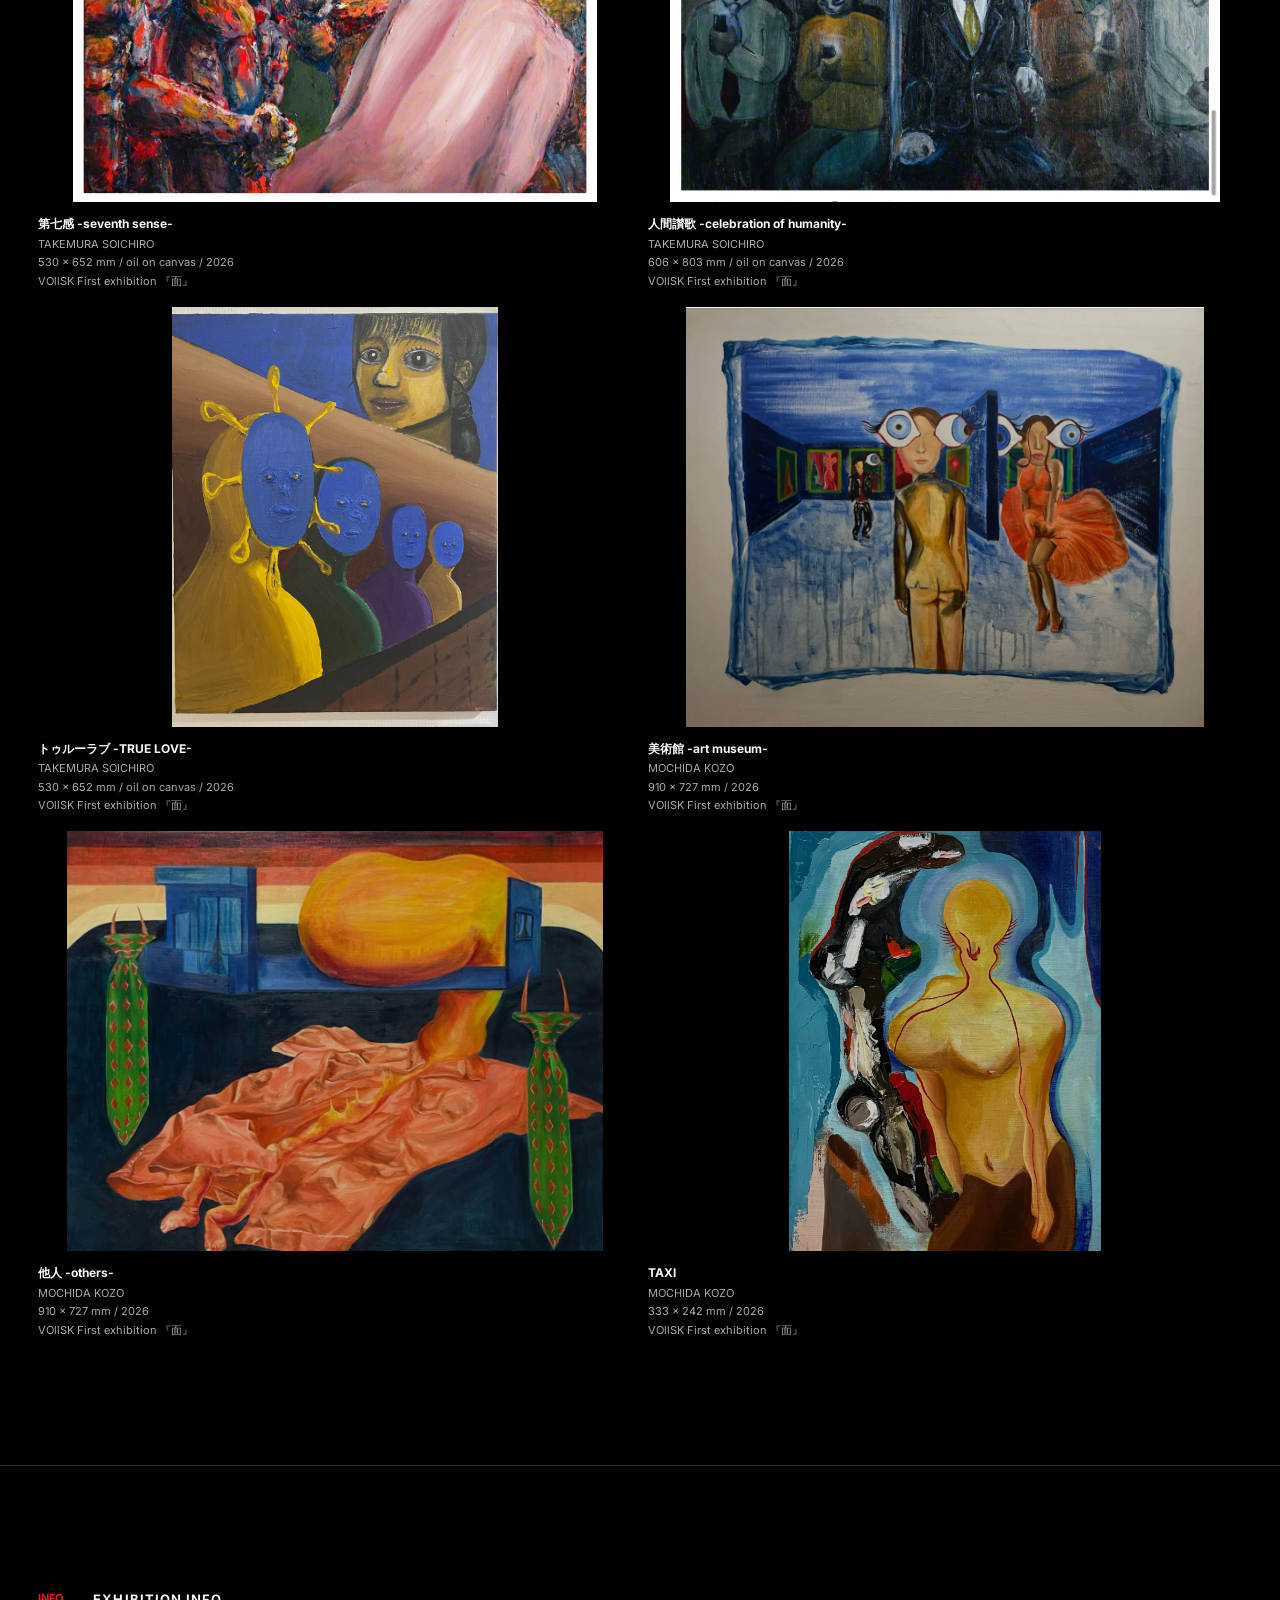
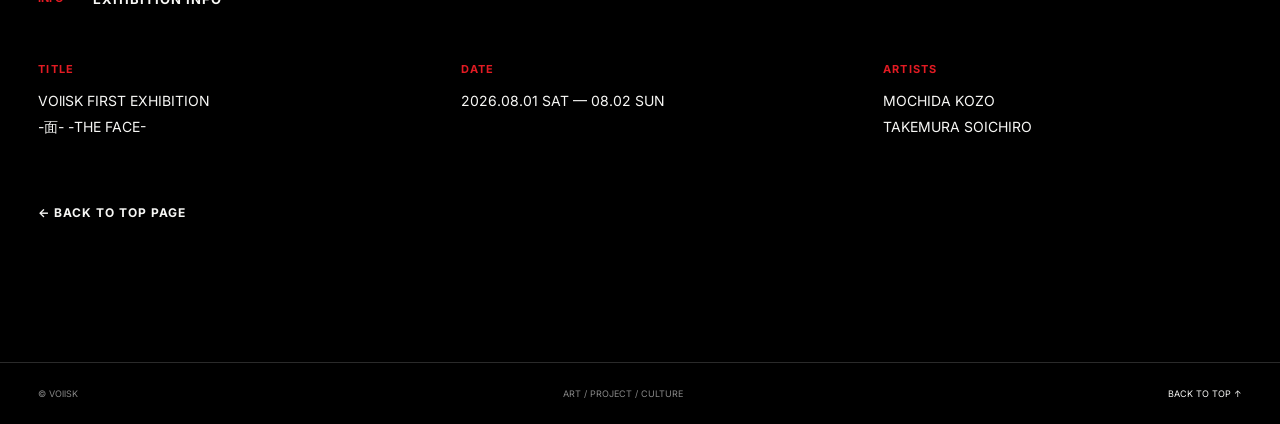
==== commit 1bd89a35: "Remove divider line under face.html title block" ====
--- a/face.html
+++ b/face.html
@@ -20,7 +20,7 @@
   <style>
     .face-hero{background:#000;color:#f7f7f5;padding-top:74px}
     .face-hero video{width:100%;height:auto;max-height:88vh;object-fit:cover;display:block;background:#000}
-    .face-title{padding:70px 3vw 60px;border-bottom:1px solid #2a2a2a;background:#000;color:#f7f7f5}
+    .face-title{padding:70px 3vw 60px;background:#000;color:#f7f7f5}
     .face-title .big{font-size:clamp(72px,14vw,190px);line-height:.9;font-weight:900;letter-spacing:-.04em;margin:14px 0 10px}
     .face-title .sub{font-size:clamp(18px,3.4vw,34px);font-weight:800;letter-spacing:.14em}
     .face-title .dates{margin-top:26px;font-size:clamp(20px,4vw,40px);font-weight:900;color:var(--red);letter-spacing:.02em}
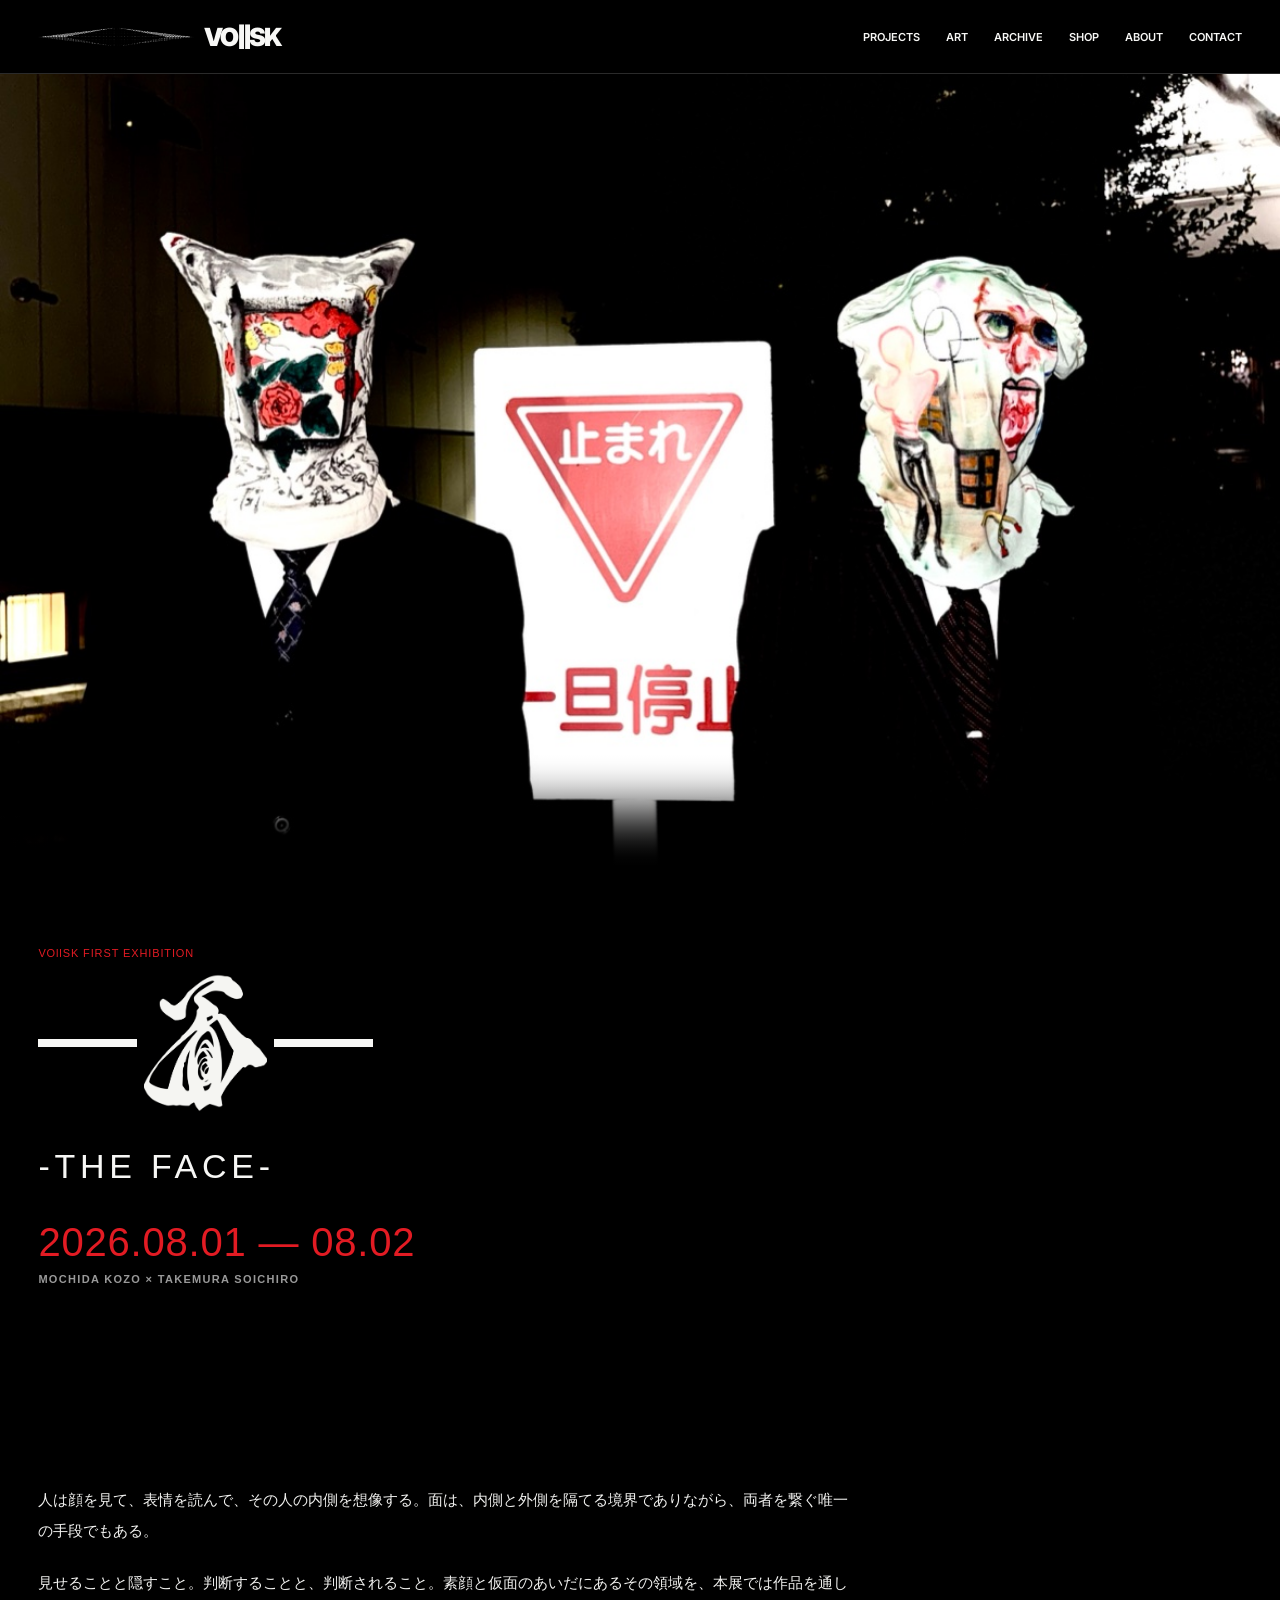
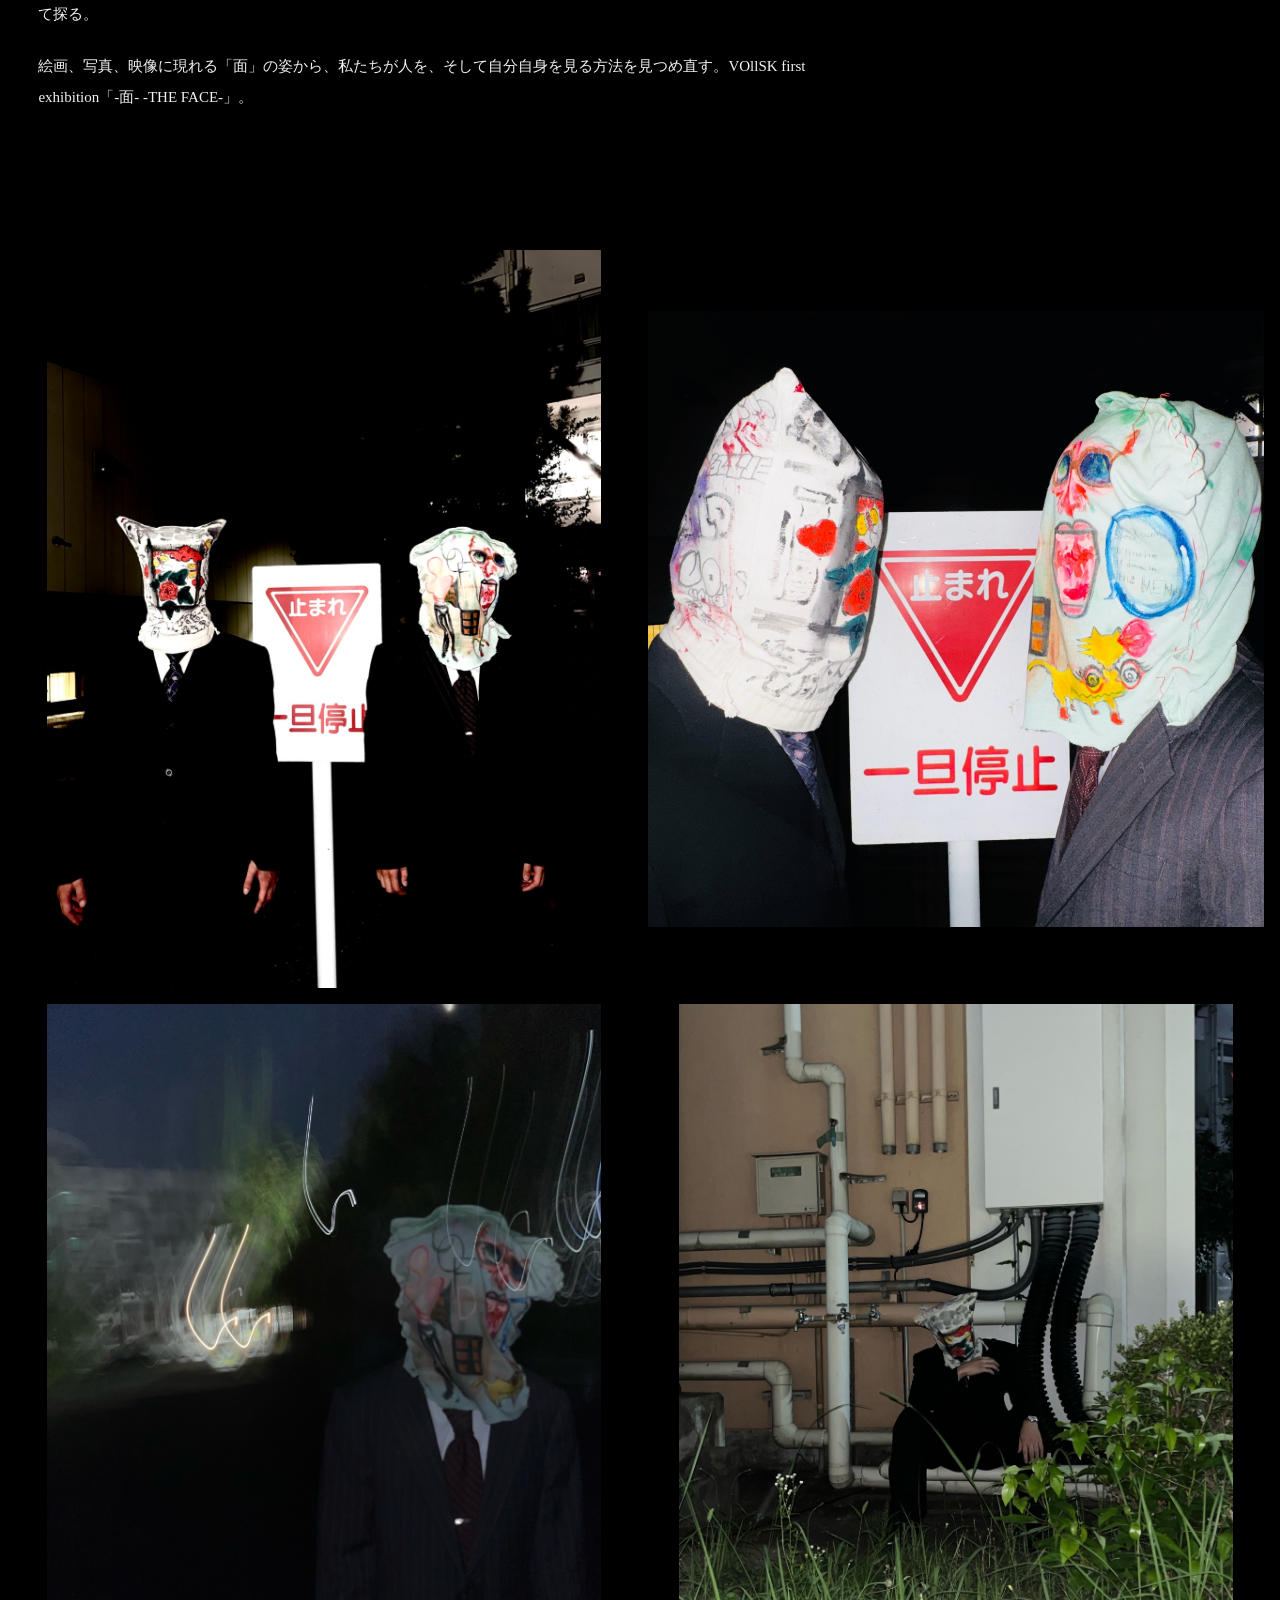
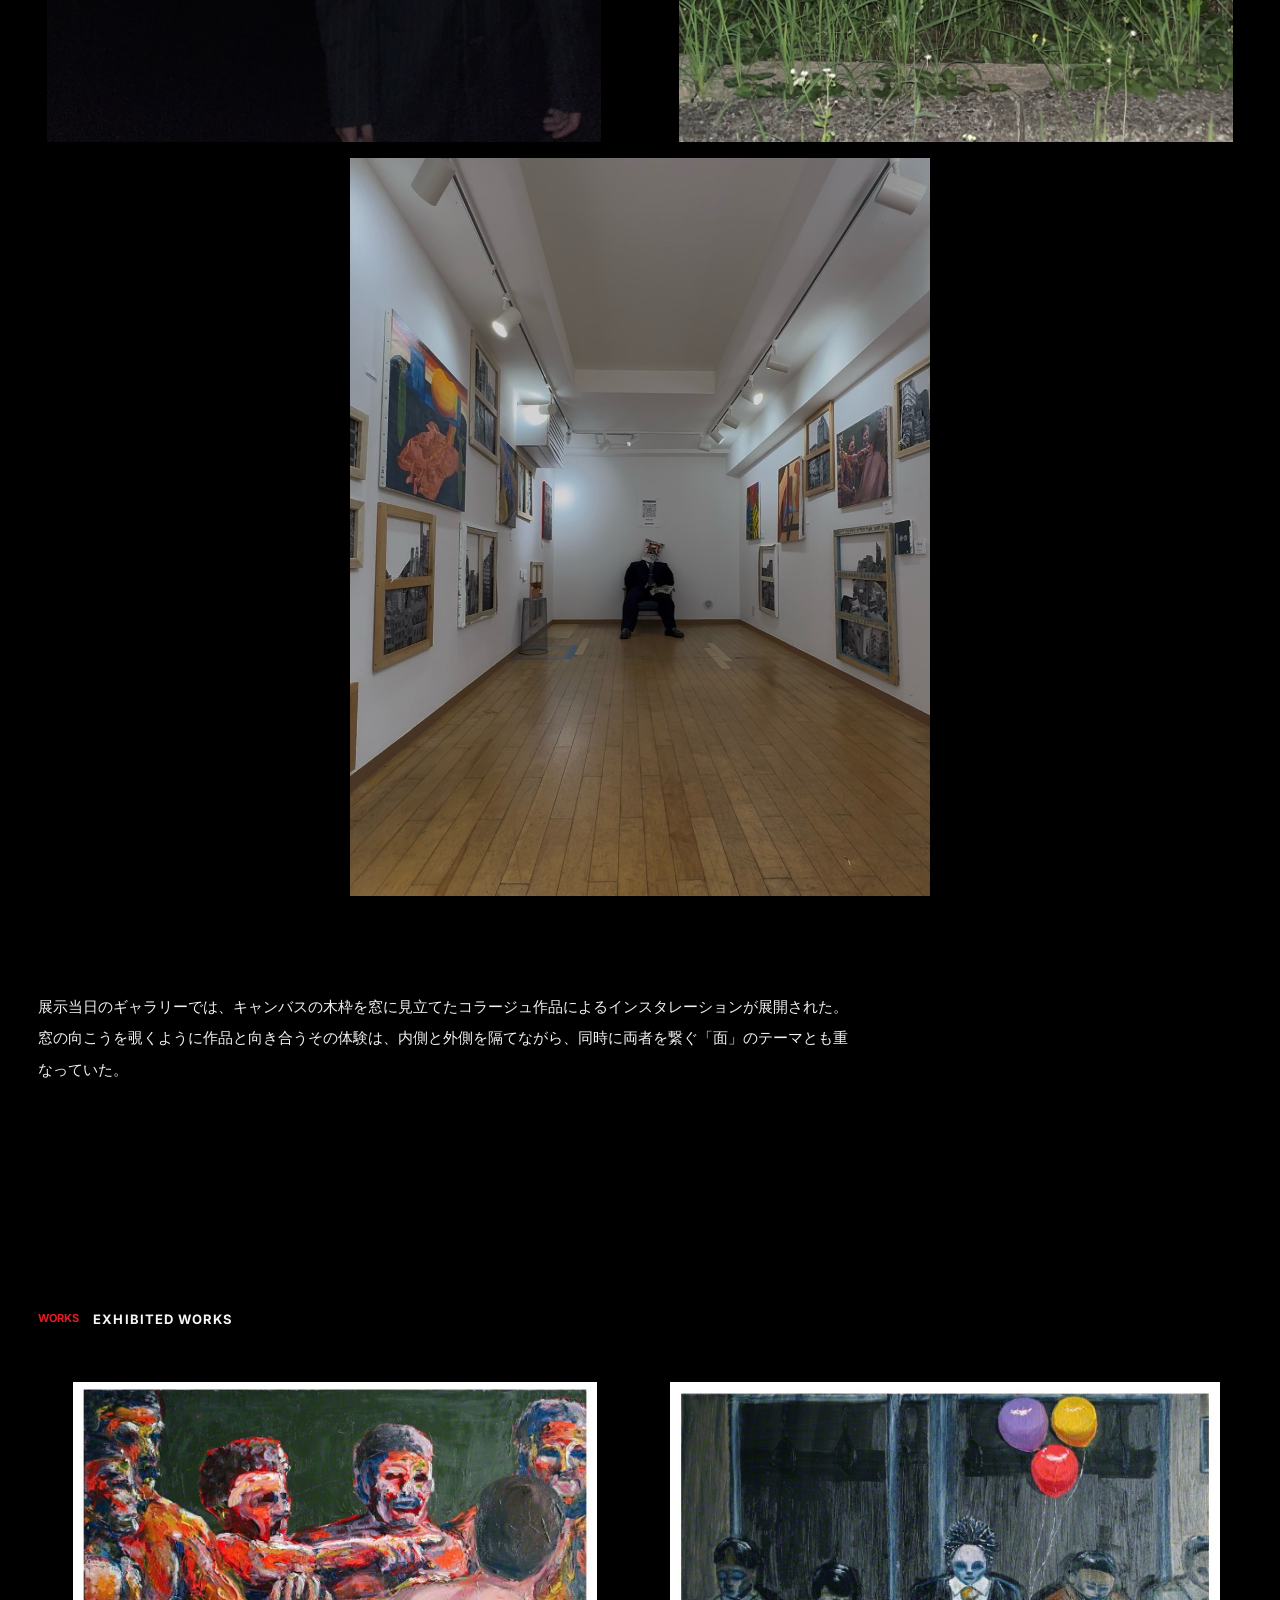
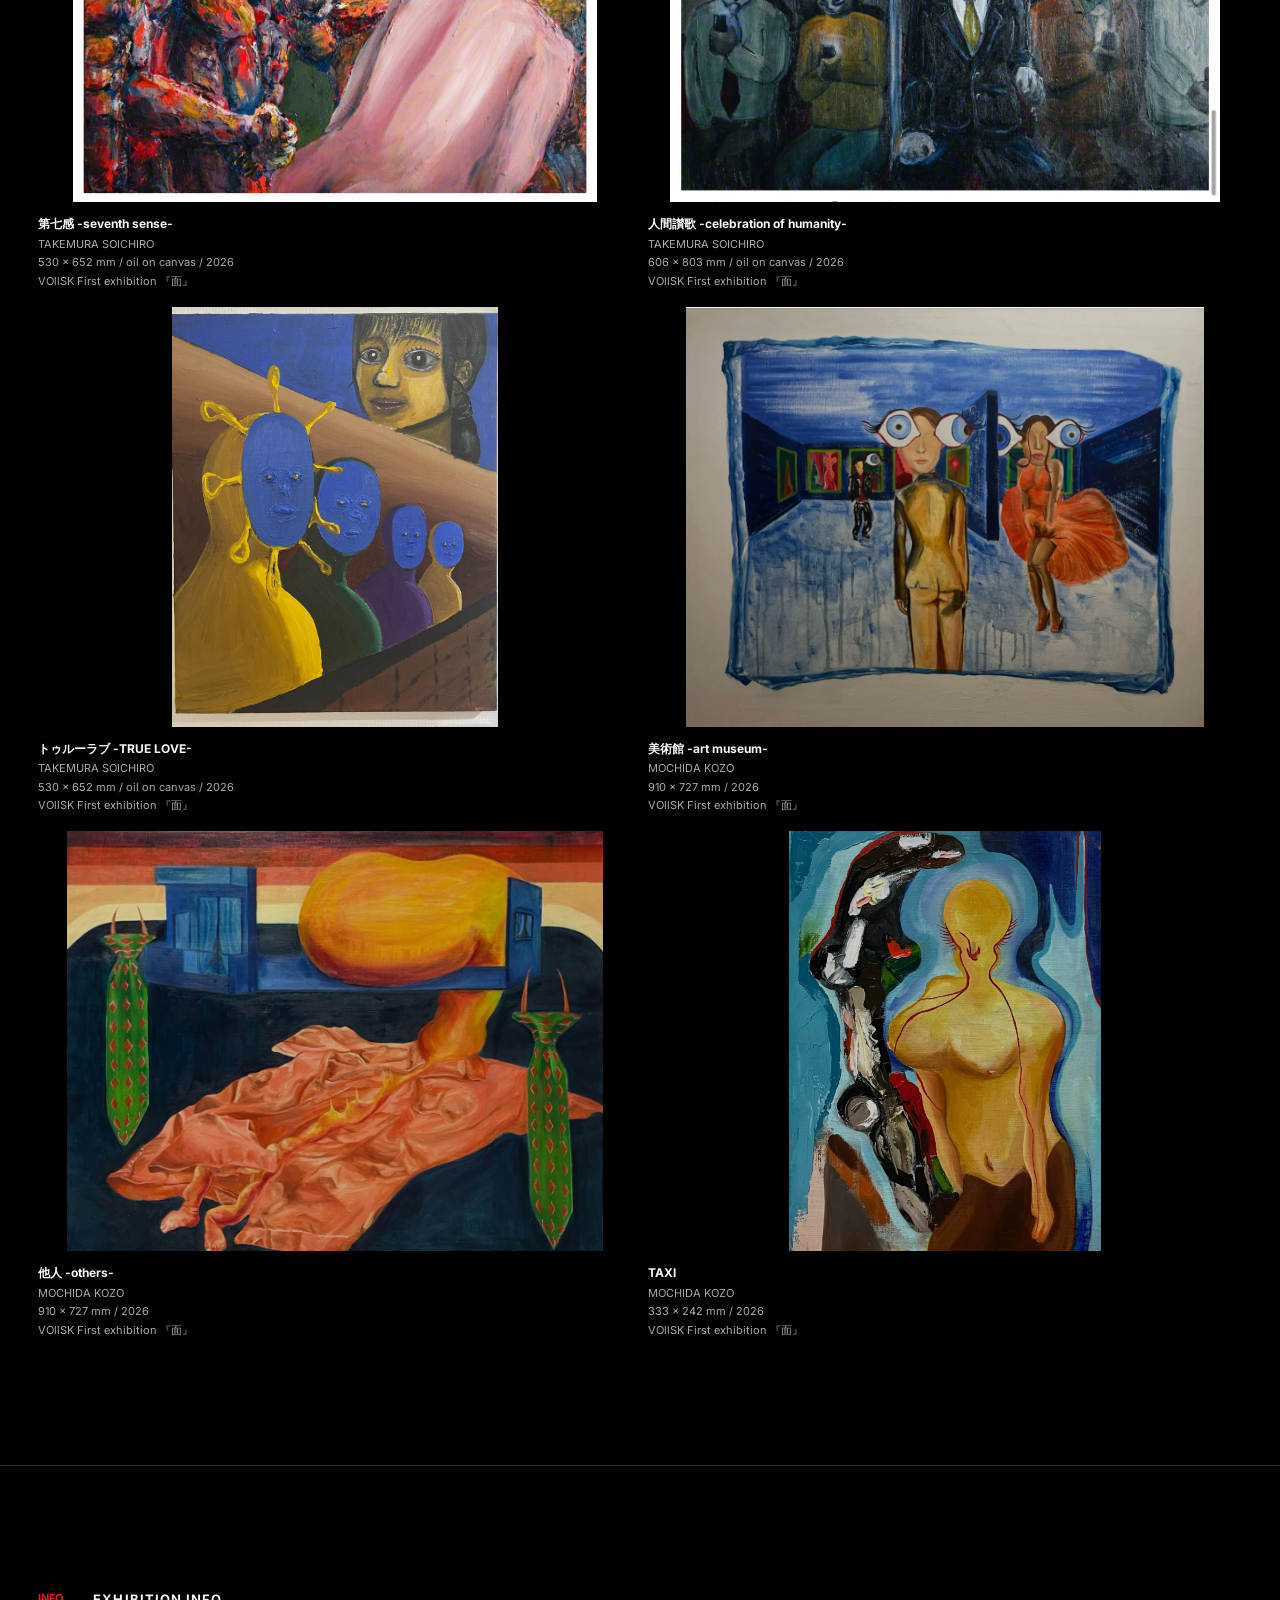
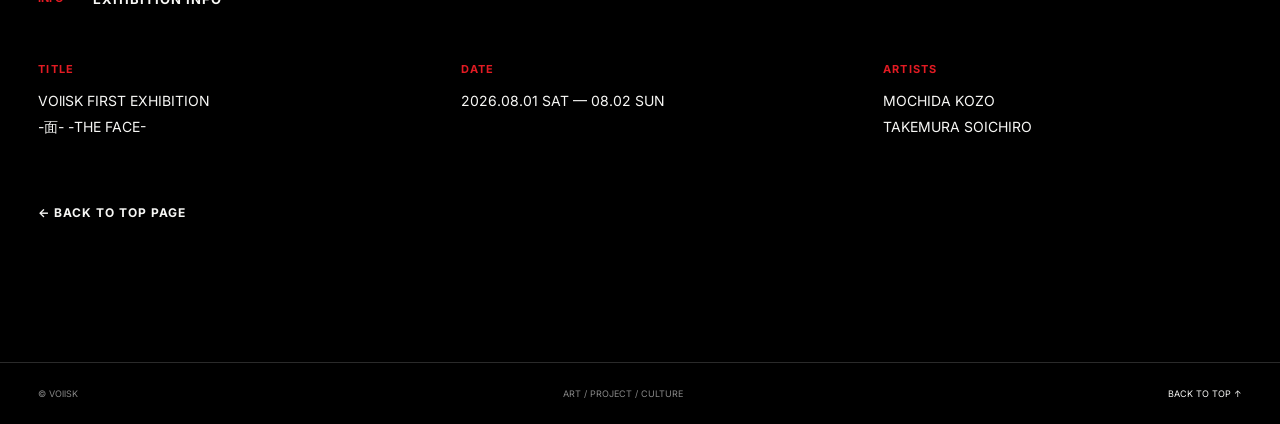
==== commit b338cb28: "Stretch VOllSK 'll' further (scaleY 1.35); fix header logo gap by wrapping word in one span" ====
--- a/face.html
+++ b/face.html
@@ -65,7 +65,7 @@
 </head>
 <body>
   <header class="site-header">
-    <a class="logo" href="index.html"><img class="logo-mark" src="assets/logo-wide-white.png" alt="">VOllSK</a>
+    <a class="logo" href="index.html"><img class="logo-mark" src="assets/logo-wide-white.png" alt=""><span>VO<span class="ll">ll</span>SK</span></a>
     <nav>
       <a href="index.html#projects">PROJECTS</a>
       <a href="index.html#art">ART</a>
--- a/style.css
+++ b/style.css
@@ -7,6 +7,7 @@
 a{color:inherit;text-decoration:none}
 .site-header{position:fixed;z-index:20;top:0;left:0;width:100%;height:74px;padding:0 3vw;display:flex;align-items:center;justify-content:space-between;background:rgba(247,247,245,.88);backdrop-filter:blur(10px);border-bottom:1px solid var(--line)}
 .logo{font-size:25px;font-weight:900;letter-spacing:-1.5px;display:flex;align-items:center;gap:10px}
+.ll{display:inline-block;transform:scaleY(1.35);transform-origin:center}
 .logo-mark{height:20px;width:auto;display:block}
 .feature-flyer{width:100%;height:62vh;min-height:450px;object-fit:contain;background:#000;display:block}
 .feature-image-img{width:100%;height:62vh;min-height:450px;object-fit:contain;object-position:center;background:#000;display:block}
